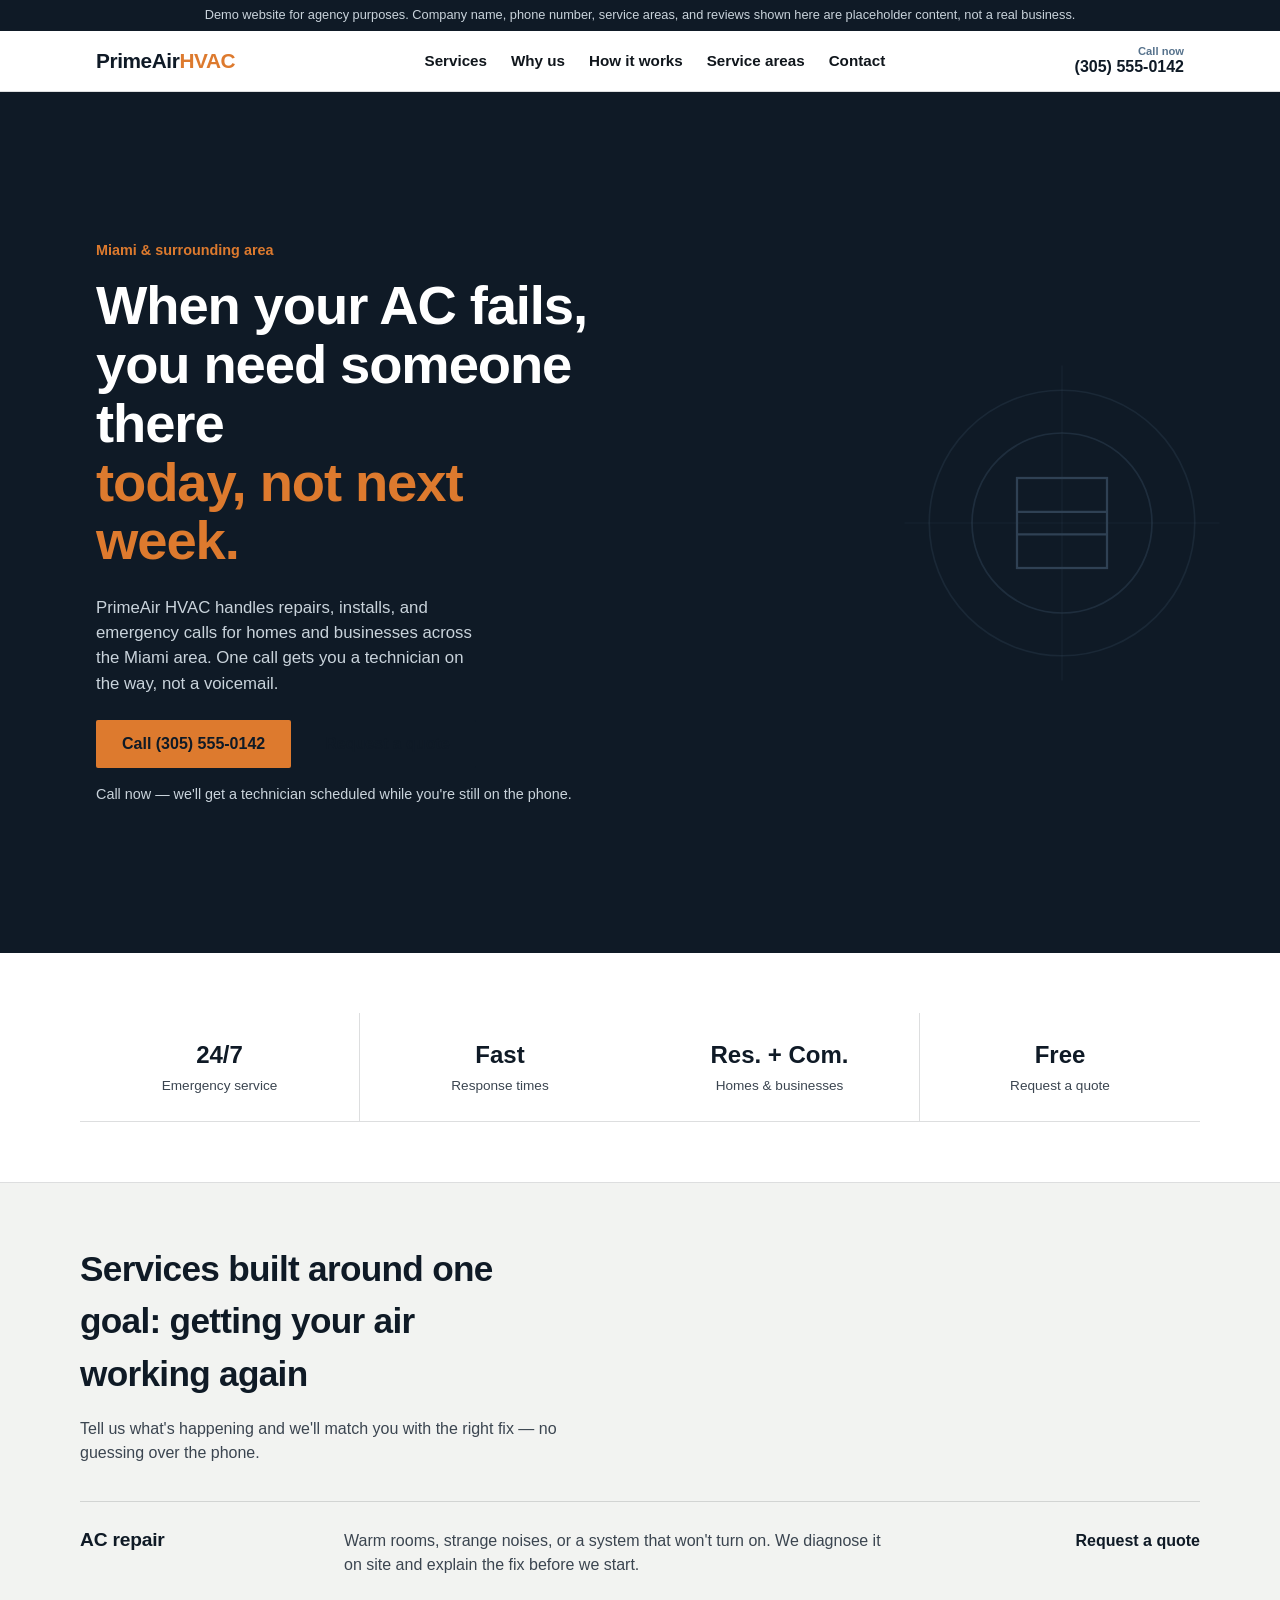
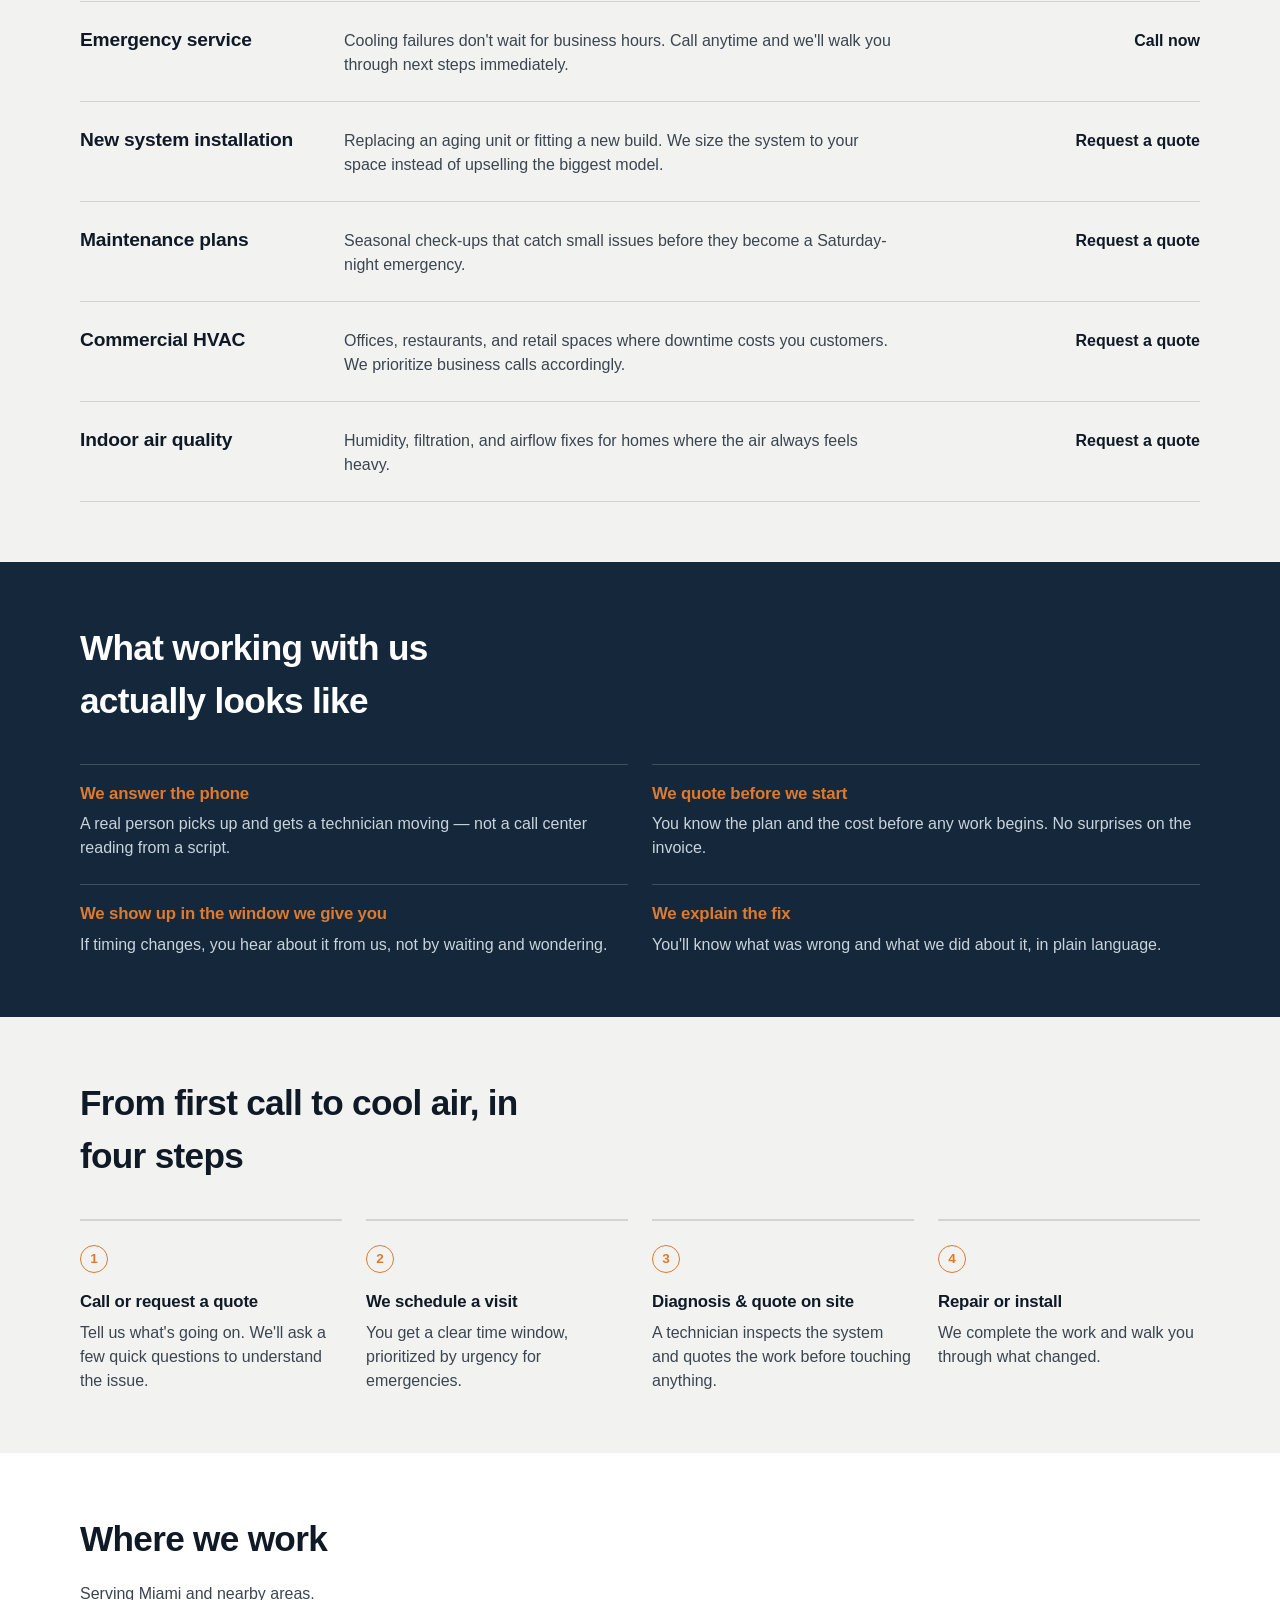
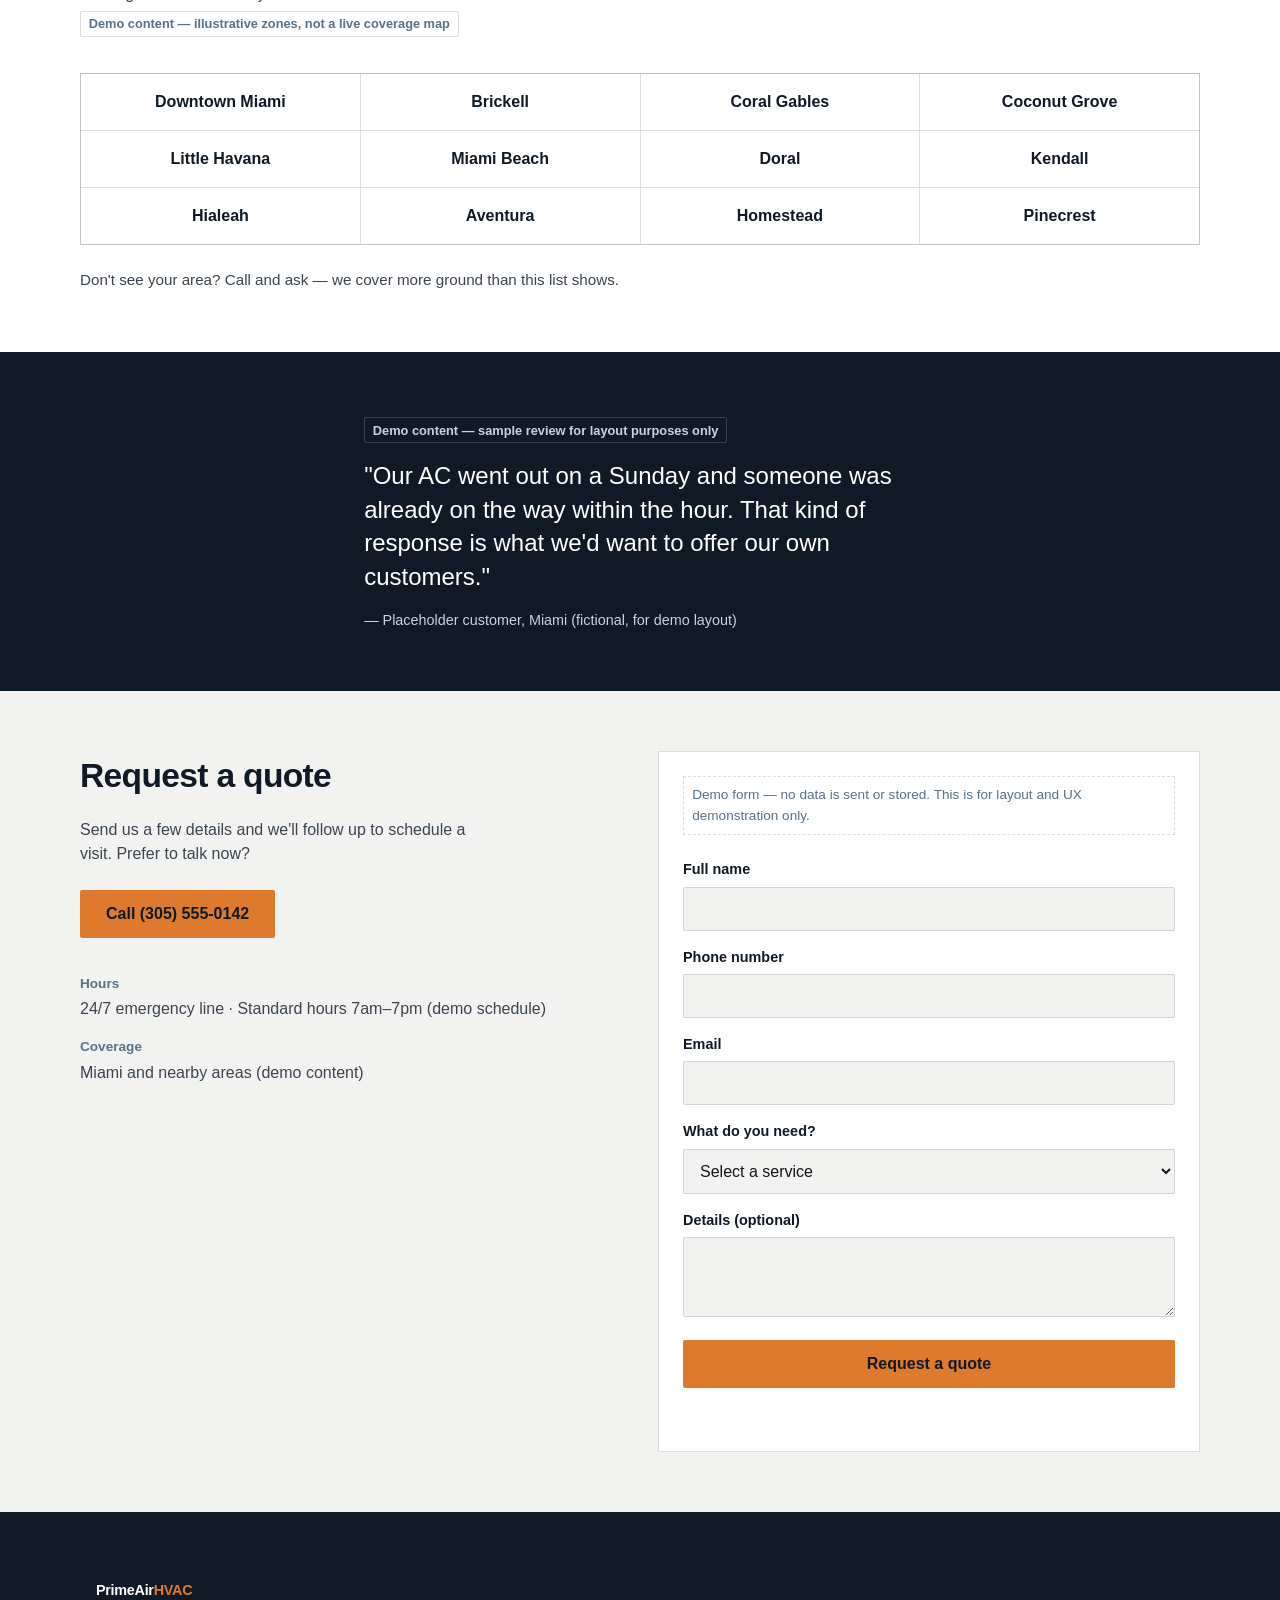
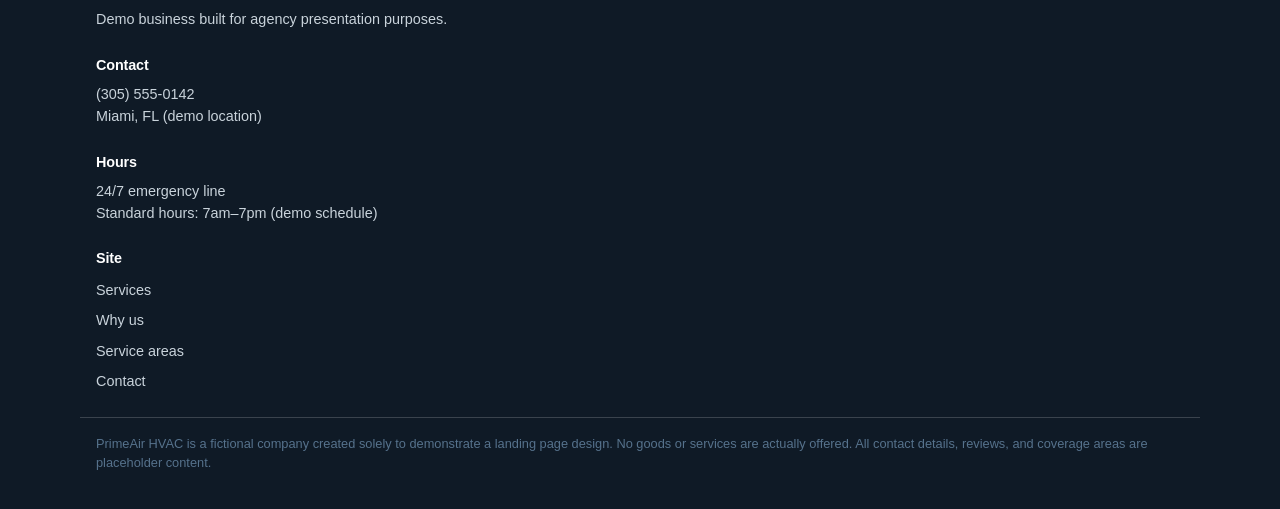
==== index.html @ cee297d5 "Rename index-1.html to index.html" ====
<!doctype html>
<html lang="en">
<head>
  <meta charset="UTF-8">
  <meta name="viewport" content="width=device-width, initial-scale=1">
  <title>PrimeAir HVAC — Miami Heating &amp; Cooling (Demo)</title>
  <meta name="description" content="Demo landing page for PrimeAir HVAC, a fictional Miami HVAC company. Built as a sales sample by a web agency.">
  <meta name="robots" content="noindex, nofollow">
  <link rel="stylesheet" href="css/styles.css">
</head>
<body>

  <a class="skip-link" href="#main">Skip to main content</a>

  <p class="demo-banner">
    Demo website for agency purposes. Company name, phone number, service areas, and reviews shown here are placeholder content, not a real business.
  </p>

  <header class="site-header" id="top">
    <div class="header-inner">
      <a href="#top" class="logo">
        PrimeAir<span class="logo-accent">HVAC</span>
      </a>

      <nav class="primary-nav" aria-label="Primary">
        <ul>
          <li><a href="#services">Services</a></li>
          <li><a href="#why-us">Why us</a></li>
          <li><a href="#process">How it works</a></li>
          <li><a href="#areas">Service areas</a></li>
          <li><a href="#contact">Contact</a></li>
        </ul>
      </nav>

      <div class="header-actions">
        <a class="call-link" href="tel:+13055550142">
          <span class="call-label">Call now</span>
          <span class="call-number">(305) 555-0142</span>
        </a>
        <button class="menu-toggle" type="button" aria-controls="mobile-nav" aria-expanded="false">
          <span class="menu-toggle-bar"></span>
          <span class="visually-hidden">Open menu</span>
        </button>
      </div>
    </div>

    <nav id="mobile-nav" class="mobile-nav" aria-label="Mobile" hidden>
      <ul>
        <li><a href="#services">Services</a></li>
        <li><a href="#why-us">Why us</a></li>
        <li><a href="#process">How it works</a></li>
        <li><a href="#areas">Service areas</a></li>
        <li><a href="#contact">Contact</a></li>
      </ul>
      <a class="mobile-call" href="tel:+13055550142">Call (305) 555-0142</a>
    </nav>
  </header>

  <main id="main">

    <!-- HERO -->
    <section class="hero">
      <div class="hero-diagram" aria-hidden="true">
        <svg viewBox="0 0 320 320" width="100%" height="100%" preserveAspectRatio="xMidYMid meet">
          <circle cx="160" cy="160" r="118" fill="none" stroke="currentColor" stroke-width="1.5" opacity="0.35"/>
          <circle cx="160" cy="160" r="80" fill="none" stroke="currentColor" stroke-width="1.5" opacity="0.5"/>
          <line x1="160" y1="20" x2="160" y2="300" stroke="currentColor" stroke-width="1" opacity="0.25"/>
          <line x1="20" y1="160" x2="300" y2="160" stroke="currentColor" stroke-width="1" opacity="0.25"/>
          <rect x="120" y="120" width="80" height="80" fill="none" stroke="currentColor" stroke-width="2"/>
          <line x1="120" y1="150" x2="200" y2="150" stroke="currentColor" stroke-width="2"/>
          <line x1="120" y1="170" x2="200" y2="170" stroke="currentColor" stroke-width="2"/>
        </svg>
      </div>

      <div class="hero-inner">
        <p class="hero-kicker">Miami &amp; surrounding area</p>
        <h1 class="hero-title">
          When your AC fails,<br>
          you need someone there<br>
          <span class="hero-title-accent">today, not next week.</span>
        </h1>
        <p class="hero-copy">
          PrimeAir HVAC handles repairs, installs, and emergency calls for homes and businesses
          across the Miami area. One call gets you a technician on the way, not a voicemail.
        </p>
        <div class="hero-actions">
          <a class="btn btn-primary" href="tel:+13055550142">Call (305) 555-0142</a>
          <a class="btn btn-secondary" href="#contact">Request a quote</a>
        </div>
        <p class="hero-note">Call now — we'll get a technician scheduled while you're still on the phone.</p>
      </div>
    </section>

    <!-- VALUE SIGNALS -->
    <section class="value-signals" aria-label="Why call PrimeAir HVAC">
      <ul>
        <li>
          <span class="value-figure">24/7</span>
          <span class="value-label">Emergency service</span>
        </li>
        <li>
          <span class="value-figure">Fast</span>
          <span class="value-label">Response times</span>
        </li>
        <li>
          <span class="value-figure">Res. + Com.</span>
          <span class="value-label">Homes &amp; businesses</span>
        </li>
        <li>
          <span class="value-figure">Free</span>
          <span class="value-label">Request a quote</span>
        </li>
      </ul>
    </section>

    <!-- SERVICES -->
    <section id="services" class="services">
      <div class="section-head">
        <h2>Services built around one goal: getting your air working again</h2>
        <p>Tell us what's happening and we'll match you with the right fix — no guessing over the phone.</p>
      </div>

      <ul class="service-list">
        <li class="service-row">
          <h3>AC repair</h3>
          <p>Warm rooms, strange noises, or a system that won't turn on. We diagnose it on site and explain the fix before we start.</p>
          <a class="service-link" href="#contact">Request a quote</a>
        </li>

        <li class="service-row">
          <h3>Emergency service</h3>
          <p>Cooling failures don't wait for business hours. Call anytime and we'll walk you through next steps immediately.</p>
          <a class="service-link" href="tel:+13055550142">Call now</a>
        </li>

        <li class="service-row">
          <h3>New system installation</h3>
          <p>Replacing an aging unit or fitting a new build. We size the system to your space instead of upselling the biggest model.</p>
          <a class="service-link" href="#contact">Request a quote</a>
        </li>

        <li class="service-row">
          <h3>Maintenance plans</h3>
          <p>Seasonal check-ups that catch small issues before they become a Saturday-night emergency.</p>
          <a class="service-link" href="#contact">Request a quote</a>
        </li>

        <li class="service-row">
          <h3>Commercial HVAC</h3>
          <p>Offices, restaurants, and retail spaces where downtime costs you customers. We prioritize business calls accordingly.</p>
          <a class="service-link" href="#contact">Request a quote</a>
        </li>

        <li class="service-row">
          <h3>Indoor air quality</h3>
          <p>Humidity, filtration, and airflow fixes for homes where the air always feels heavy.</p>
          <a class="service-link" href="#contact">Request a quote</a>
        </li>
      </ul>
    </section>

    <!-- WHY US -->
    <section id="why-us" class="why-us">
      <div class="why-us-inner">
        <h2>What working with us actually looks like</h2>
        <ul class="why-list">
          <li>
            <h3>We answer the phone</h3>
            <p>A real person picks up and gets a technician moving — not a call center reading from a script.</p>
          </li>
          <li>
            <h3>We quote before we start</h3>
            <p>You know the plan and the cost before any work begins. No surprises on the invoice.</p>
          </li>
          <li>
            <h3>We show up in the window we give you</h3>
            <p>If timing changes, you hear about it from us, not by waiting and wondering.</p>
          </li>
          <li>
            <h3>We explain the fix</h3>
            <p>You'll know what was wrong and what we did about it, in plain language.</p>
          </li>
        </ul>
      </div>
    </section>

    <!-- PROCESS -->
    <section id="process" class="process">
      <div class="section-head">
        <h2>From first call to cool air, in four steps</h2>
      </div>

      <ol class="process-steps">
        <li>
          <span class="step-number">1</span>
          <h3>Call or request a quote</h3>
          <p>Tell us what's going on. We'll ask a few quick questions to understand the issue.</p>
        </li>
        <li>
          <span class="step-number">2</span>
          <h3>We schedule a visit</h3>
          <p>You get a clear time window, prioritized by urgency for emergencies.</p>
        </li>
        <li>
          <span class="step-number">3</span>
          <h3>Diagnosis &amp; quote on site</h3>
          <p>A technician inspects the system and quotes the work before touching anything.</p>
        </li>
        <li>
          <span class="step-number">4</span>
          <h3>Repair or install</h3>
          <p>We complete the work and walk you through what changed.</p>
        </li>
      </ol>
    </section>

    <!-- SERVICE AREAS -->
    <section id="areas" class="service-areas">
      <div class="section-head">
        <h2>Where we work</h2>
        <p>
          Serving Miami and nearby areas.
          <span class="demo-tag">Demo content — illustrative zones, not a live coverage map</span>
        </p>
      </div>

      <ul class="areas-grid">
        <li>Downtown Miami</li>
        <li>Brickell</li>
        <li>Coral Gables</li>
        <li>Coconut Grove</li>
        <li>Little Havana</li>
        <li>Miami Beach</li>
        <li>Doral</li>
        <li>Kendall</li>
        <li>Hialeah</li>
        <li>Aventura</li>
        <li>Homestead</li>
        <li>Pinecrest</li>
      </ul>
      <p class="areas-note">Don't see your area? Call and ask — we cover more ground than this list shows.</p>
    </section>

    <!-- TESTIMONIAL (DEMO) -->
    <section class="testimonial">
      <div class="testimonial-inner">
        <span class="demo-tag demo-tag-light">Demo content — sample review for layout purposes only</span>
        <blockquote>
          <p>"Our AC went out on a Sunday and someone was already on the way within the hour. That kind of response is what we'd want to offer our own customers."</p>
          <footer>— Placeholder customer, Miami (fictional, for demo layout)</footer>
        </blockquote>
      </div>
    </section>

    <!-- CONTACT -->
    <section id="contact" class="contact">
      <div class="contact-inner">
        <div class="contact-info">
          <h2>Request a quote</h2>
          <p>Send us a few details and we'll follow up to schedule a visit. Prefer to talk now?</p>
          <a class="btn btn-primary" href="tel:+13055550142">Call (305) 555-0142</a>
          <dl class="contact-facts">
            <div>
              <dt>Hours</dt>
              <dd>24/7 emergency line · Standard hours 7am–7pm (demo schedule)</dd>
            </div>
            <div>
              <dt>Coverage</dt>
              <dd>Miami and nearby areas (demo content)</dd>
            </div>
          </dl>
        </div>

        <form class="quote-form" id="quote-form" novalidate>
          <p class="form-demo-note">Demo form — no data is sent or stored. This is for layout and UX demonstration only.</p>

          <div class="form-row">
            <label for="name">Full name</label>
            <input type="text" id="name" name="name" autocomplete="name" required>
          </div>

          <div class="form-row">
            <label for="phone">Phone number</label>
            <input type="tel" id="phone" name="phone" autocomplete="tel" required>
          </div>

          <div class="form-row">
            <label for="email">Email</label>
            <input type="email" id="email" name="email" autocomplete="email" required>
          </div>

          <div class="form-row">
            <label for="service">What do you need?</label>
            <select id="service" name="service" required>
              <option value="" disabled selected>Select a service</option>
              <option value="repair">AC repair</option>
              <option value="emergency">Emergency service</option>
              <option value="install">New installation</option>
              <option value="maintenance">Maintenance plan</option>
              <option value="commercial">Commercial HVAC</option>
              <option value="other">Something else</option>
            </select>
          </div>

          <div class="form-row">
            <label for="message">Details (optional)</label>
            <textarea id="message" name="message" rows="3"></textarea>
          </div>

          <button type="submit" class="btn btn-primary btn-full">Request a quote</button>

          <p class="form-status" id="form-status" role="status" aria-live="polite"></p>
        </form>
      </div>
    </section>

  </main>

  <footer class="site-footer">
    <div class="footer-inner">
      <div class="footer-brand">
        <p class="logo">PrimeAir<span class="logo-accent">HVAC</span></p>
        <p>Demo business built for agency presentation purposes.</p>
      </div>

      <div class="footer-col">
        <h3>Contact</h3>
        <p><a href="tel:+13055550142">(305) 555-0142</a></p>
        <p>Miami, FL (demo location)</p>
      </div>

      <div class="footer-col">
        <h3>Hours</h3>
        <p>24/7 emergency line</p>
        <p>Standard hours: 7am–7pm (demo schedule)</p>
      </div>

      <div class="footer-col">
        <h3>Site</h3>
        <ul>
          <li><a href="#services">Services</a></li>
          <li><a href="#why-us">Why us</a></li>
          <li><a href="#areas">Service areas</a></li>
          <li><a href="#contact">Contact</a></li>
        </ul>
      </div>
    </div>

    <p class="footer-disclaimer">
      PrimeAir HVAC is a fictional company created solely to demonstrate a landing page design. No goods or services are actually offered. All contact details, reviews, and coverage areas are placeholder content.
    </p>
  </footer>

  <div class="sticky-call" role="complementary" aria-label="Quick contact">
    <a class="sticky-call-btn" href="tel:+13055550142">Call now</a>
    <a class="sticky-quote-btn" href="#contact">Request a quote</a>
  </div>

  <script src="js/main.js"></script>
</body>
</html>
---- css/styles.css ----
/* =========================================================
   PrimeAir HVAC — Demo landing page (V1.1 refinement)
   Vanilla CSS, mobile-first, no frameworks, no external assets.
   ========================================================= */

/* ---------- Design tokens ---------- */
:root {
  --navy-deep: #0F1A26;
  --navy: #15283B;
  --steel: #56728C;
  --steel-light: #C9D3DB;
  --paper: #F2F3F1;
  --paper-raised: #FFFFFF;
  --ink: #10161C;
  --ink-soft: #3B4550;
  --amber: #DD7A2E;
  --amber-dark: #B85F1E;
  --line: rgba(16, 22, 28, 0.14);
  --line-on-dark: rgba(255, 255, 255, 0.18);

  --font-base: -apple-system, "Segoe UI", Roboto, Helvetica, Arial, sans-serif;
  --font-display: "Arial Narrow", "Helvetica Neue", Arial, sans-serif;

  --radius: 2px;
  --container: 1120px;

  --space-1: 0.5rem;
  --space-2: 1rem;
  --space-3: 1.5rem;
  --space-4: 2.25rem;
  --space-5: 3.75rem;
  --space-6: 5.5rem;
}

/* ---------- Reset ---------- */
*, *::before, *::after { box-sizing: border-box; }

html {
  -webkit-text-size-adjust: 100%;
  scroll-behavior: smooth;
}

body {
  margin: 0;
  font-family: var(--font-base);
  color: var(--ink);
  background: var(--paper);
  line-height: 1.5;
  -webkit-font-smoothing: antialiased;
  padding-bottom: calc(64px + env(safe-area-inset-bottom, 0px));
}

img, svg { max-width: 100%; display: block; }

h1, h2, h3, h4 { margin: 0; font-weight: 800; letter-spacing: -0.01em; color: var(--navy-deep); }
h1, h2 { font-family: var(--font-display); letter-spacing: -0.02em; }
p { margin: 0; }
ul, ol { margin: 0; padding: 0; list-style: none; }

a {
  color: inherit;
  text-decoration: none;
}

button {
  font-family: inherit;
  cursor: pointer;
}

input, select, textarea {
  font-family: inherit;
  font-size: 1rem;
}

@media (prefers-reduced-motion: reduce) {
  html { scroll-behavior: auto; }
  * { transition-duration: 0.001ms !important; }
}

/* ---------- Utility ---------- */
.visually-hidden {
  position: absolute;
  width: 1px;
  height: 1px;
  overflow: hidden;
  clip: rect(0 0 0 0);
  white-space: nowrap;
}

.skip-link {
  position: absolute;
  left: -999px;
  top: 0;
  background: var(--amber);
  color: var(--navy-deep);
  padding: 0.6em 1em;
  font-weight: 700;
  z-index: 100;
}
.skip-link:focus {
  left: var(--space-2);
  top: var(--space-2);
}

:focus-visible {
  outline: 3px solid var(--amber);
  outline-offset: 2px;
}

.btn {
  display: inline-flex;
  align-items: center;
  justify-content: center;
  gap: 0.5em;
  padding: 0.85em 1.5em;
  border: 2px solid transparent;
  border-radius: var(--radius);
  font-weight: 700;
  font-size: 1rem;
  line-height: 1;
  min-height: 48px;
  transition: background-color 120ms ease, color 120ms ease, border-color 120ms ease;
}

.btn-primary {
  background: var(--amber);
  color: var(--navy-deep);
}
.btn-primary:hover,
.btn-primary:focus-visible {
  background: var(--amber-dark);
}

.btn-secondary {
  background: transparent;
  border-color: var(--navy-deep);
  color: var(--navy-deep);
}
.btn-secondary:hover,
.btn-secondary:focus-visible {
  background: var(--navy-deep);
  color: var(--paper-raised);
}

.btn-full { width: 100%; }

.demo-tag {
  display: inline-block;
  font-size: 0.8rem;
  font-weight: 700;
  color: var(--steel);
  border: 1px solid var(--line);
  padding: 0.2em 0.6em;
  border-radius: var(--radius);
  margin-top: 0.4em;
}
.demo-tag-light {
  color: var(--steel-light);
  border-color: var(--line-on-dark);
}

/* ---------- Demo banner ---------- */
.demo-banner {
  background: var(--navy-deep);
  color: var(--steel-light);
  font-size: 0.8rem;
  text-align: center;
  padding: 0.5em 1em;
  line-height: 1.4;
}

/* ---------- Header ---------- */
.site-header {
  background: var(--paper-raised);
  border-bottom: 1px solid var(--line);
  position: sticky;
  top: 0;
  z-index: 50;
}

.header-inner {
  max-width: var(--container);
  margin: 0 auto;
  display: flex;
  align-items: center;
  justify-content: space-between;
  padding: 0.9em var(--space-2);
  gap: var(--space-2);
}

.logo {
  font-family: var(--font-display);
  font-size: 1.3rem;
  font-weight: 800;
  color: var(--navy-deep);
  letter-spacing: -0.02em;
  white-space: nowrap;
}
.logo-accent { color: var(--amber); }

.primary-nav { display: none; }

.header-actions {
  display: flex;
  align-items: center;
  gap: var(--space-2);
}

.call-link {
  display: none;
  flex-direction: column;
  line-height: 1.15;
  text-align: right;
  transition: color 120ms ease;
}
.call-link:hover .call-number,
.call-link:focus-visible .call-number {
  color: var(--amber-dark);
}
.call-label {
  font-size: 0.7rem;
  color: var(--steel);
  font-weight: 700;
}
.call-number {
  font-weight: 800;
  color: var(--navy-deep);
  transition: color 120ms ease;
}

.menu-toggle {
  background: none;
  border: 1px solid var(--line);
  border-radius: var(--radius);
  width: 44px;
  height: 44px;
  display: flex;
  align-items: center;
  justify-content: center;
  position: relative;
}
.menu-toggle-bar,
.menu-toggle-bar::before,
.menu-toggle-bar::after {
  content: "";
  display: block;
  width: 20px;
  height: 2px;
  background: var(--navy-deep);
  position: relative;
  transition: transform 150ms ease, opacity 150ms ease;
}
.menu-toggle-bar::before { position: absolute; top: -6px; }
.menu-toggle-bar::after { position: absolute; top: 6px; }

.menu-toggle[aria-expanded="true"] .menu-toggle-bar { background: transparent; }
.menu-toggle[aria-expanded="true"] .menu-toggle-bar::before { transform: translateY(6px) rotate(45deg); }
.menu-toggle[aria-expanded="true"] .menu-toggle-bar::after { transform: translateY(-6px) rotate(-45deg); }

.mobile-nav {
  border-top: 1px solid var(--line);
  padding: var(--space-2);
  background: var(--paper-raised);
}
.mobile-nav ul {
  display: flex;
  flex-direction: column;
}
.mobile-nav li + li { border-top: 1px solid var(--line); }
.mobile-nav a {
  display: block;
  padding: 0.9em 0.2em;
  font-weight: 600;
}
.mobile-call {
  display: block;
  margin-top: var(--space-2);
  background: var(--amber);
  color: var(--navy-deep);
  text-align: center;
  font-weight: 700;
  padding: 0.9em;
  border-radius: var(--radius);
}

/* ---------- Hero ---------- */
.hero {
  position: relative;
  background: var(--navy-deep);
  color: var(--paper-raised);
  overflow: hidden;
}

/* Decorative technical diagram — must stay behind copy and never compete with it */
.hero-diagram {
  position: absolute;
  top: -30px;
  right: -70px;
  width: 200px;
  height: 200px;
  color: var(--steel);
  opacity: 0.18;
  pointer-events: none;
  z-index: 0;
}

.hero-inner {
  position: relative;
  z-index: 1;
  max-width: var(--container);
  margin: 0 auto;
  padding: var(--space-5) var(--space-2) var(--space-4);
}

.hero-kicker {
  color: var(--amber);
  font-weight: 700;
  font-size: 0.9rem;
  margin-bottom: var(--space-2);
}

.hero-title {
  color: var(--paper-raised);
  font-size: clamp(2rem, 8vw, 3.4rem);
  line-height: 1.08;
  letter-spacing: -0.02em;
  max-width: 17ch;
}
.hero-title-accent { color: var(--amber); }

.hero-copy {
  margin-top: var(--space-3);
  max-width: 42ch;
  color: var(--steel-light);
  font-size: 1.05rem;
}

.hero-actions {
  margin-top: var(--space-3);
  display: flex;
  flex-direction: column;
  gap: var(--space-1);
}

.hero-note {
  margin-top: var(--space-2);
  color: var(--steel-light);
  font-size: 0.9rem;
}

/* ---------- Value signals ---------- */
.value-signals {
  background: var(--paper-raised);
  border-bottom: 1px solid var(--line);
}
.value-signals ul {
  max-width: var(--container);
  margin: 0 auto;
  display: grid;
  grid-template-columns: repeat(2, 1fr);
}
.value-signals li {
  padding: var(--space-3) var(--space-2);
  text-align: center;
  border-bottom: 1px solid var(--line);
}
.value-signals li:nth-child(odd) { border-right: 1px solid var(--line); }
.value-figure {
  display: block;
  font-family: var(--font-display);
  font-size: 1.5rem;
  font-weight: 800;
  color: var(--navy-deep);
}
.value-label {
  display: block;
  margin-top: 0.2em;
  font-size: 0.85rem;
  color: var(--ink-soft);
}

/* ---------- Section shared ---------- */
section { padding: var(--space-5) var(--space-2); }

.section-head {
  max-width: var(--container);
  margin: 0 auto var(--space-4);
}
.section-head h2 {
  font-size: clamp(1.6rem, 5vw, 2.2rem);
  max-width: 24ch;
}
.section-head p {
  margin-top: var(--space-2);
  color: var(--ink-soft);
  max-width: 56ch;
}

/* ---------- Services (editorial list, not cards) ---------- */
.services { background: var(--paper); }

.service-list {
  max-width: var(--container);
  margin: 0 auto;
  border-top: 1px solid var(--line);
}

.service-row {
  padding: var(--space-3) 0;
  border-bottom: 1px solid var(--line);
}
.service-row h3 {
  font-size: 1.2rem;
}
.service-row p {
  margin-top: 0.5em;
  color: var(--ink-soft);
  max-width: 62ch;
}
.service-link {
  display: inline-block;
  margin-top: 0.75em;
  font-weight: 700;
  color: var(--navy-deep);
  border-bottom: 1px solid transparent;
  padding-bottom: 0.1em;
  transition: color 120ms ease, border-color 120ms ease;
}
.service-link:hover,
.service-link:focus-visible {
  color: var(--amber-dark);
  border-bottom-color: var(--amber);
}

/* ---------- Why us ---------- */
.why-us {
  background: var(--navy);
  color: var(--paper-raised);
}
.why-us-inner {
  max-width: var(--container);
  margin: 0 auto;
}
.why-us h2 {
  color: var(--paper-raised);
  font-size: clamp(1.6rem, 5vw, 2.2rem);
  max-width: 22ch;
  margin-bottom: var(--space-4);
}
.why-list {
  display: grid;
  gap: var(--space-3);
}
.why-list li {
  border-top: 1px solid var(--line-on-dark);
  padding-top: var(--space-2);
}
.why-list h3 {
  color: var(--amber);
  font-size: 1.05rem;
  margin-bottom: 0.4em;
}
.why-list p {
  color: var(--steel-light);
}

/* ---------- Process ---------- */
.process { background: var(--paper); }

.process-steps {
  max-width: var(--container);
  margin: 0 auto;
  display: grid;
  gap: var(--space-3);
}
.process-steps li {
  padding-top: var(--space-3);
  border-top: 2px solid var(--line);
}
.step-number {
  display: inline-block;
  font-family: var(--font-display);
  font-size: 0.85rem;
  font-weight: 800;
  color: var(--amber);
  border: 1px solid var(--amber);
  width: 28px;
  height: 28px;
  line-height: 26px;
  text-align: center;
  border-radius: 50%;
  margin-bottom: var(--space-2);
}
.process-steps h3 { font-size: 1.05rem; margin-bottom: 0.4em; }
.process-steps p { color: var(--ink-soft); }

/* ---------- Service areas ---------- */
.service-areas { background: var(--paper-raised); }

.areas-grid {
  max-width: var(--container);
  margin: 0 auto;
  display: grid;
  grid-template-columns: repeat(2, 1fr);
  gap: 1px;
  background: var(--line);
  border: 1px solid var(--line);
}
.areas-grid li {
  background: var(--paper-raised);
  padding: var(--space-2);
  font-weight: 700;
  color: var(--navy-deep);
  text-align: center;
}
.areas-note {
  max-width: var(--container);
  margin: var(--space-3) auto 0;
  color: var(--ink-soft);
  font-size: 0.95rem;
}

/* ---------- Testimonial ---------- */
.testimonial {
  background: var(--navy-deep);
  color: var(--paper-raised);
}
.testimonial-inner {
  max-width: 62ch;
  margin: 0 auto;
}
.testimonial blockquote {
  margin: var(--space-2) 0 0;
}
.testimonial blockquote p {
  font-size: clamp(1.15rem, 4vw, 1.5rem);
  line-height: 1.4;
  color: var(--paper-raised);
}
.testimonial footer {
  margin-top: var(--space-2);
  color: var(--steel-light);
  font-size: 0.9rem;
}

/* ---------- Contact ---------- */
.contact { background: var(--paper); }

.contact-inner {
  max-width: var(--container);
  margin: 0 auto;
  display: grid;
  gap: var(--space-4);
}

.contact-info h2 { font-size: clamp(1.6rem, 5vw, 2.1rem); }
.contact-info p { margin-top: var(--space-2); color: var(--ink-soft); max-width: 46ch; }
.contact-info .btn { margin-top: var(--space-3); }

.contact-facts {
  margin-top: var(--space-4);
  display: grid;
  gap: var(--space-2);
}
.contact-facts dt {
  font-weight: 800;
  font-size: 0.85rem;
  color: var(--steel);
}
.contact-facts dd {
  margin: 0.2em 0 0;
  color: var(--ink-soft);
}

.quote-form {
  background: var(--paper-raised);
  border: 1px solid var(--line);
  padding: var(--space-3);
}
.form-demo-note {
  font-size: 0.85rem;
  color: var(--steel);
  border: 1px dashed var(--line);
  padding: 0.6em;
  margin-bottom: var(--space-3);
}
.form-row { margin-bottom: var(--space-2); }
.form-row label {
  display: block;
  font-weight: 700;
  font-size: 0.9rem;
  margin-bottom: 0.4em;
  color: var(--navy-deep);
}
.form-row input,
.form-row select,
.form-row textarea {
  width: 100%;
  padding: 0.75em;
  border: 1px solid var(--line);
  border-radius: var(--radius);
  background: var(--paper);
  color: var(--ink);
}
.form-row input:focus-visible,
.form-row select:focus-visible,
.form-row textarea:focus-visible {
  outline: 3px solid var(--amber);
  outline-offset: 1px;
}
.form-status {
  margin-top: var(--space-2);
  font-weight: 700;
  min-height: 1.4em;
  color: var(--navy-deep);
}
.form-status[data-state="success"] { color: #1E7A45; }
.form-status[data-state="error"] { color: #B23A2F; }

/* ---------- Footer ---------- */
.site-footer {
  background: var(--navy-deep);
  color: var(--steel-light);
}
.footer-inner {
  max-width: var(--container);
  margin: 0 auto;
  padding: var(--space-5) var(--space-2) var(--space-3);
  display: grid;
  gap: var(--space-3);
}
.footer-brand .logo { color: var(--paper-raised); }
.footer-brand p { margin-top: var(--space-1); color: var(--steel-light); font-size: 0.9rem; }

.footer-col h3 {
  font-family: var(--font-base);
  color: var(--paper-raised);
  font-size: 0.9rem;
  margin-bottom: var(--space-1);
}
.footer-col p, .footer-col a { color: var(--steel-light); font-size: 0.9rem; }
.footer-col ul { display: grid; gap: 0.4em; margin-top: 0.2em; }

.footer-disclaimer {
  max-width: var(--container);
  margin: 0 auto;
  padding: var(--space-2) var(--space-2) var(--space-4);
  font-size: 0.8rem;
  color: var(--steel);
  border-top: 1px solid var(--line-on-dark);
}

/* ---------- Sticky mobile call bar ---------- */
.sticky-call {
  position: fixed;
  bottom: 0;
  left: 0;
  right: 0;
  display: flex;
  z-index: 60;
  border-top: 1px solid var(--line);
  padding-bottom: env(safe-area-inset-bottom, 0px);
}
.sticky-call-btn,
.sticky-quote-btn {
  flex: 1;
  text-align: center;
  padding: 0.95em 0.5em;
  font-weight: 800;
  min-height: 52px;
  display: flex;
  align-items: center;
  justify-content: center;
}
.sticky-call-btn {
  background: var(--amber);
  color: var(--navy-deep);
}
.sticky-quote-btn {
  background: var(--navy-deep);
  color: var(--paper-raised);
}

/* =========================================================
   Breakpoints
   ========================================================= */

/* Small phones: keep the diagram from ever reading as content */
@media (max-width: 380px) {
  .hero-diagram { opacity: 0.12; width: 160px; height: 160px; }
}

/* Tablet */
@media (min-width: 640px) {
  .hero-diagram {
    top: 50%;
    right: -8%;
    width: 300px;
    height: 300px;
    opacity: 0.3;
    transform: translateY(-50%);
  }
  .hero-actions { flex-direction: row; }
  .value-signals ul { grid-template-columns: repeat(4, 1fr); }
  .value-signals li:nth-child(odd) { border-right: 1px solid var(--line); }
  .value-signals li:nth-child(4n) { border-right: none; }
  .why-list { grid-template-columns: repeat(2, 1fr); }
  .process-steps { grid-template-columns: repeat(2, 1fr); }
  .areas-grid { grid-template-columns: repeat(3, 1fr); }
  .contact-inner { grid-template-columns: 1fr 1fr; align-items: start; }
  .sticky-call { display: none; }
  body { padding-bottom: 0; }
}

/* Desktop */
@media (min-width: 960px) {
  .primary-nav { display: block; }
  .primary-nav ul { display: flex; gap: var(--space-3); }
  .primary-nav a {
    font-weight: 600;
    font-size: 0.95rem;
    padding: 0.5em 0;
    border-bottom: 2px solid transparent;
    transition: border-color 120ms ease;
  }
  .primary-nav a:hover,
  .primary-nav a:focus-visible {
    border-color: var(--amber);
  }
  .call-link { display: flex; }
  .menu-toggle { display: none; }
  .mobile-nav { display: none !important; }

  .hero-inner { padding: var(--space-6) var(--space-2); }
  .hero-diagram { right: 3%; width: 360px; height: 360px; opacity: 0.45; }

  .service-row {
    display: grid;
    grid-template-columns: 240px 1fr auto;
    align-items: baseline;
    gap: var(--space-3);
  }
  .service-row p { margin-top: 0; }
  .service-row .service-link { margin-top: 0; justify-self: end; white-space: nowrap; }

  .process-steps { grid-template-columns: repeat(4, 1fr); }
  .areas-grid { grid-template-columns: repeat(4, 1fr); }
}

@media (min-width: 1200px) {
  section { padding-left: 0; padding-right: 0; }
  }
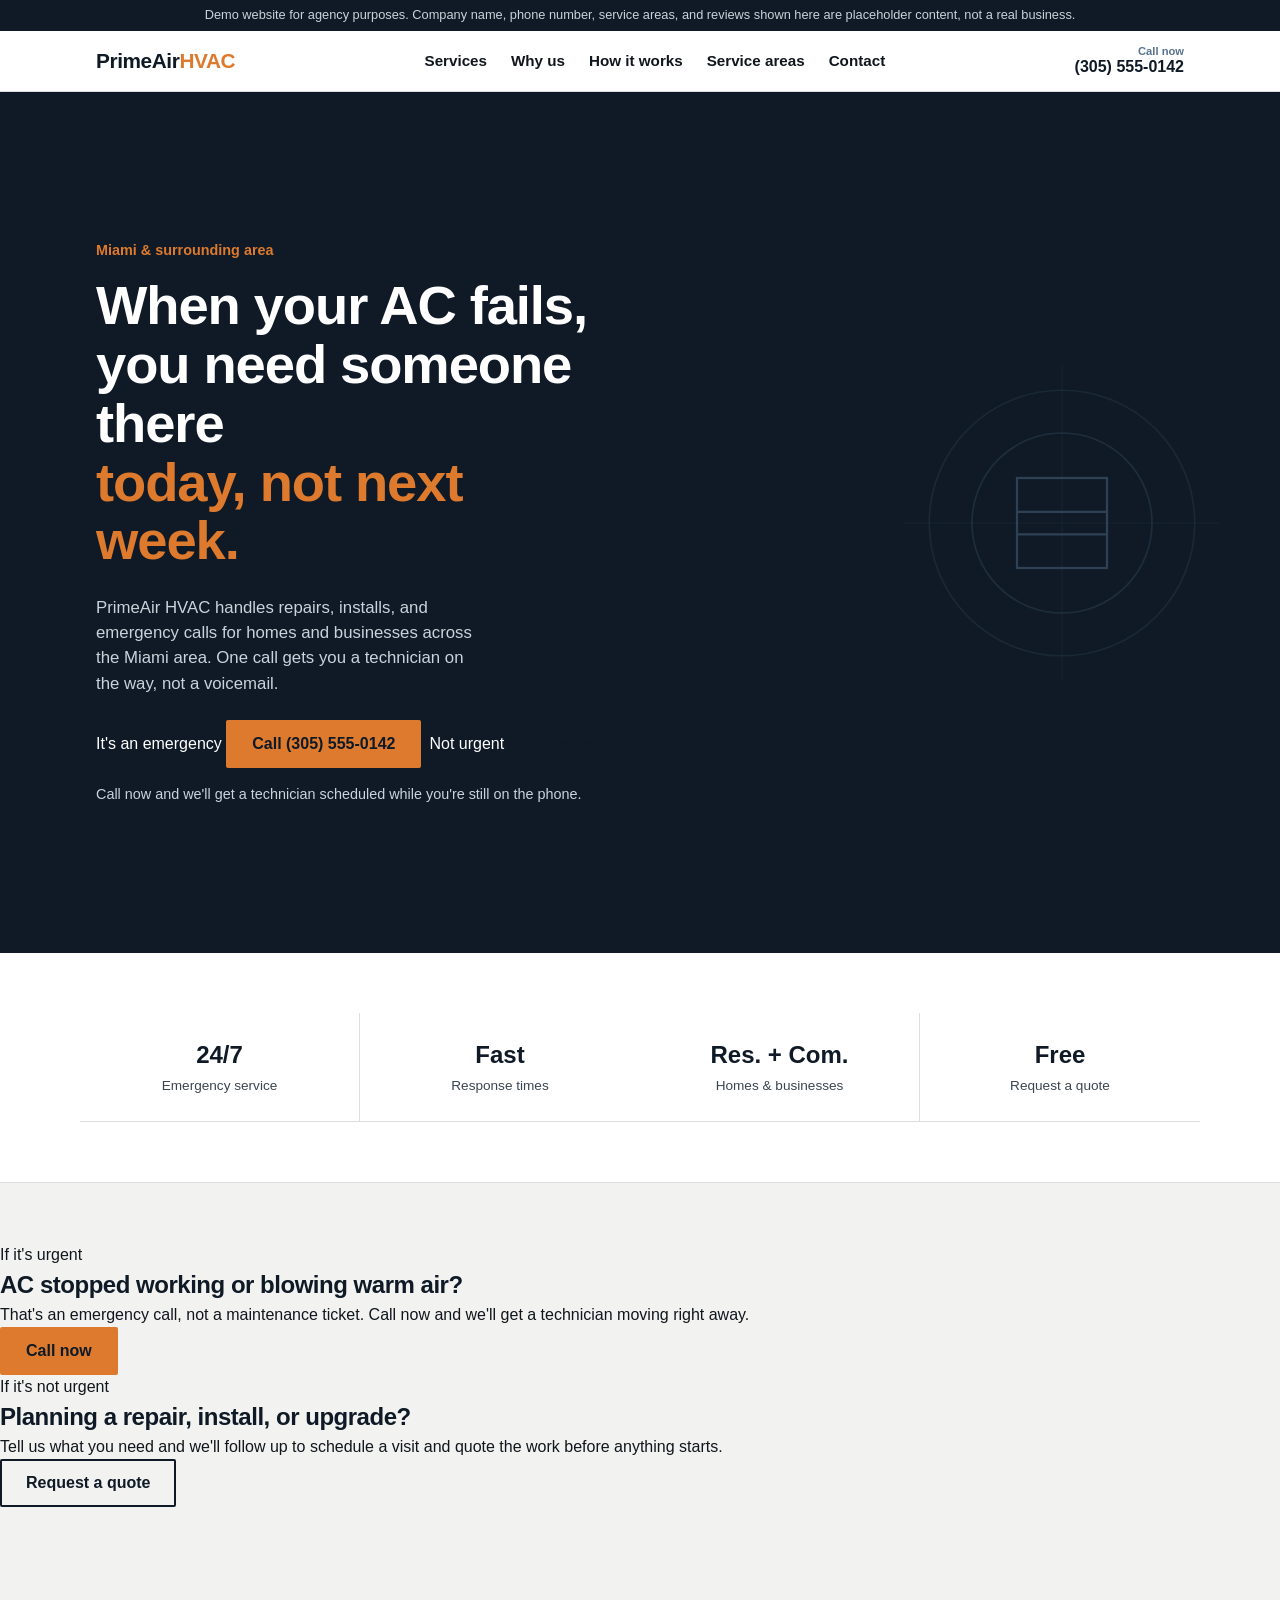
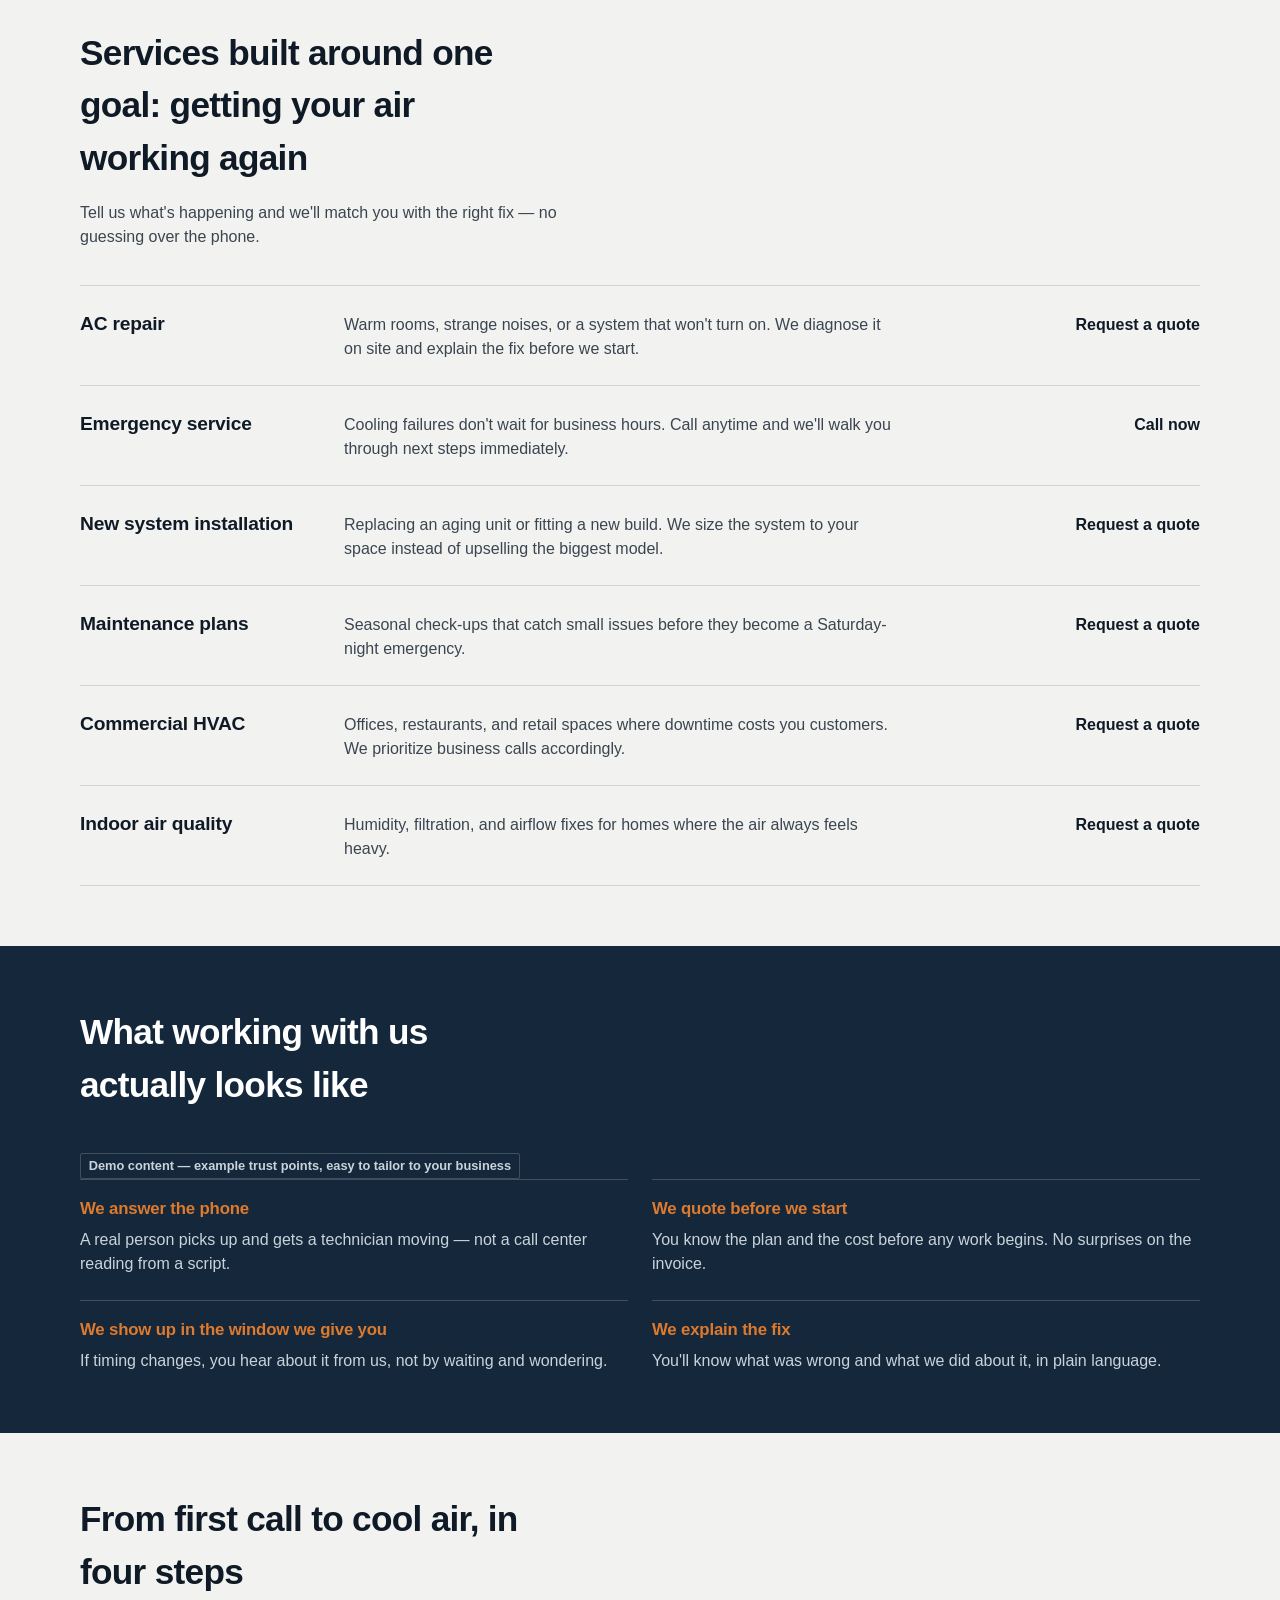
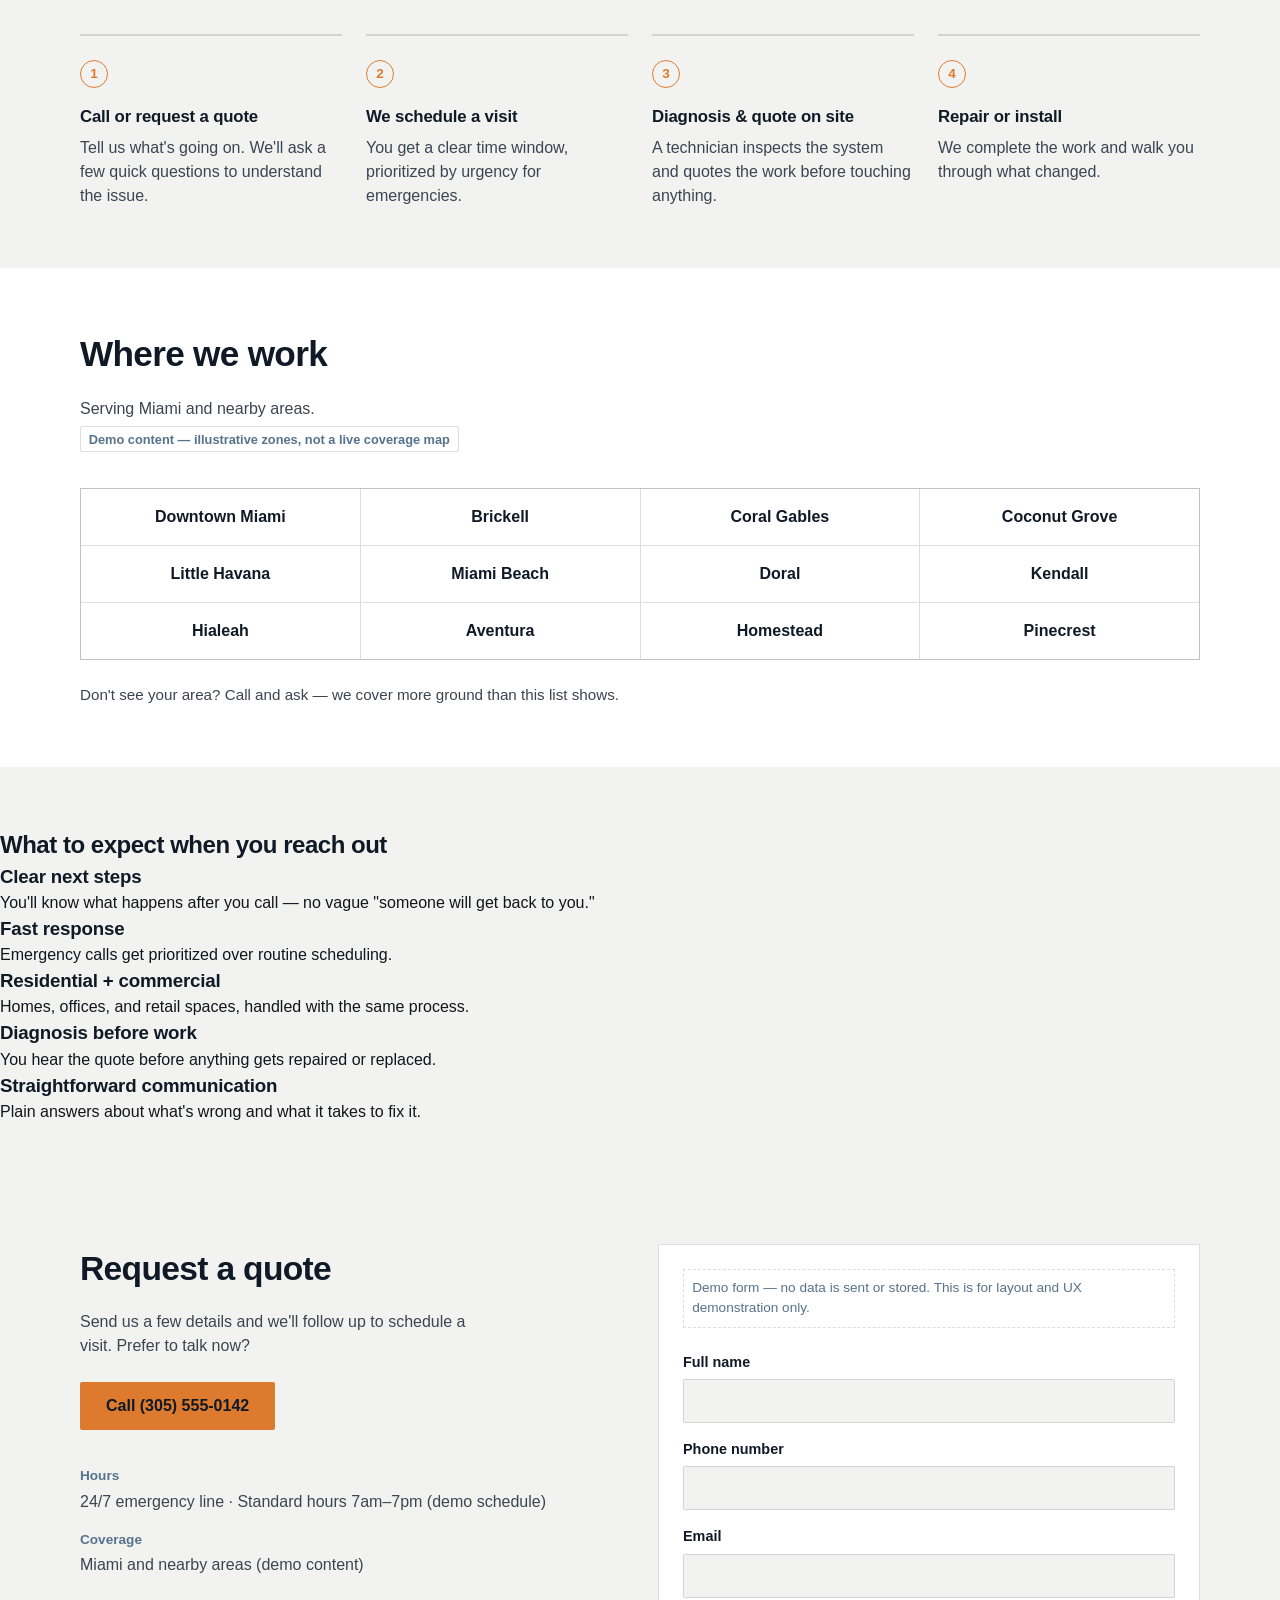
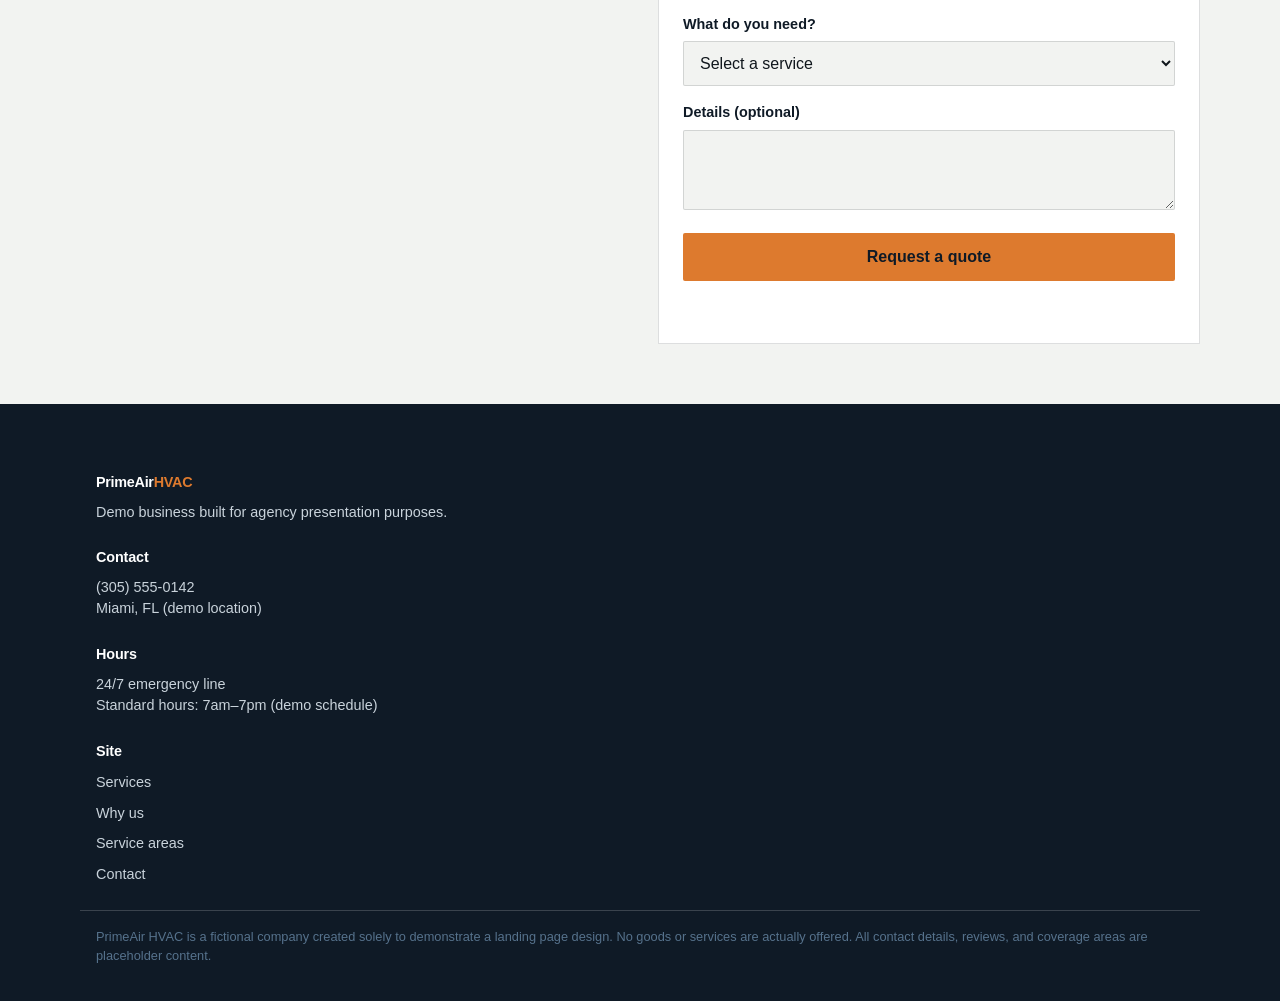
==== commit f4be7ccf: "Revise emergency and quote sections in index.html Updated emergency and quote sections for clarity a" ====
--- a/index.html
+++ b/index.html
@@ -83,11 +83,19 @@
           PrimeAir HVAC handles repairs, installs, and emergency calls for homes and businesses
           across the Miami area. One call gets you a technician on the way, not a voicemail.
         </p>
+
         <div class="hero-actions">
-          <a class="btn btn-primary" href="tel:+13055550142">Call (305) 555-0142</a>
-          <a class="btn btn-secondary" href="#contact">Request a quote</a>
+          <div class="hero-action">
+            <span class="hero-action-label hero-action-label-urgent">It's an emergency</span>
+            <a class="btn btn-primary" href="tel:+13055550142">Call (305) 555-0142</a>
+          </div>
+          <div class="hero-action">
+            <span class="hero-action-label">Not urgent</span>
+            <a class="btn btn-secondary" href="#contact">Request a quote</a>
+          </div>
         </div>
-        <p class="hero-note">Call now — we'll get a technician scheduled while you're still on the phone.</p>
+
+        <p class="hero-note">Call now and we'll get a technician scheduled while you're still on the phone.</p>
       </div>
     </section>
 
@@ -111,6 +119,25 @@
           <span class="value-label">Request a quote</span>
         </li>
       </ul>
+    </section>
+
+    <!-- EMERGENCY VS QUOTE -->
+    <section class="decision" aria-label="Choose your next step">
+      <div class="decision-inner">
+        <div class="decision-path decision-emergency">
+          <span class="decision-label">If it's urgent</span>
+          <h2>AC stopped working or blowing warm air?</h2>
+          <p>That's an emergency call, not a maintenance ticket. Call now and we'll get a technician moving right away.</p>
+          <a class="btn btn-primary" href="tel:+13055550142">Call now</a>
+        </div>
+
+        <div class="decision-path decision-quote">
+          <span class="decision-label">If it's not urgent</span>
+          <h2>Planning a repair, install, or upgrade?</h2>
+          <p>Tell us what you need and we'll follow up to schedule a visit and quote the work before anything starts.</p>
+          <a class="btn btn-secondary" href="#contact">Request a quote</a>
+        </div>
+      </div>
     </section>
 
     <!-- SERVICES -->
@@ -163,6 +190,7 @@
     <section id="why-us" class="why-us">
       <div class="why-us-inner">
         <h2>What working with us actually looks like</h2>
+        <p class="demo-tag demo-tag-light">Demo content — example trust points, easy to tailor to your business</p>
         <ul class="why-list">
           <li>
             <h3>We answer the phone</h3>
@@ -241,14 +269,32 @@
       <p class="areas-note">Don't see your area? Call and ask — we cover more ground than this list shows.</p>
     </section>
 
-    <!-- TESTIMONIAL (DEMO) -->
-    <section class="testimonial">
-      <div class="testimonial-inner">
-        <span class="demo-tag demo-tag-light">Demo content — sample review for layout purposes only</span>
-        <blockquote>
-          <p>"Our AC went out on a Sunday and someone was already on the way within the hour. That kind of response is what we'd want to offer our own customers."</p>
-          <footer>— Placeholder customer, Miami (fictional, for demo layout)</footer>
-        </blockquote>
+    <!-- WHY REACH OUT (replaces the old fictional testimonial) -->
+    <section class="reasons">
+      <div class="reasons-inner">
+        <h2>What to expect when you reach out</h2>
+        <ul class="reasons-list">
+          <li>
+            <h3>Clear next steps</h3>
+            <p>You'll know what happens after you call — no vague "someone will get back to you."</p>
+          </li>
+          <li>
+            <h3>Fast response</h3>
+            <p>Emergency calls get prioritized over routine scheduling.</p>
+          </li>
+          <li>
+            <h3>Residential + commercial</h3>
+            <p>Homes, offices, and retail spaces, handled with the same process.</p>
+          </li>
+          <li>
+            <h3>Diagnosis before work</h3>
+            <p>You hear the quote before anything gets repaired or replaced.</p>
+          </li>
+          <li>
+            <h3>Straightforward communication</h3>
+            <p>Plain answers about what's wrong and what it takes to fix it.</p>
+          </li>
+        </ul>
       </div>
     </section>
 
@@ -358,4 +404,5 @@
 
   <script src="js/main.js"></script>
 </body>
-</html>
+          </html>
+          
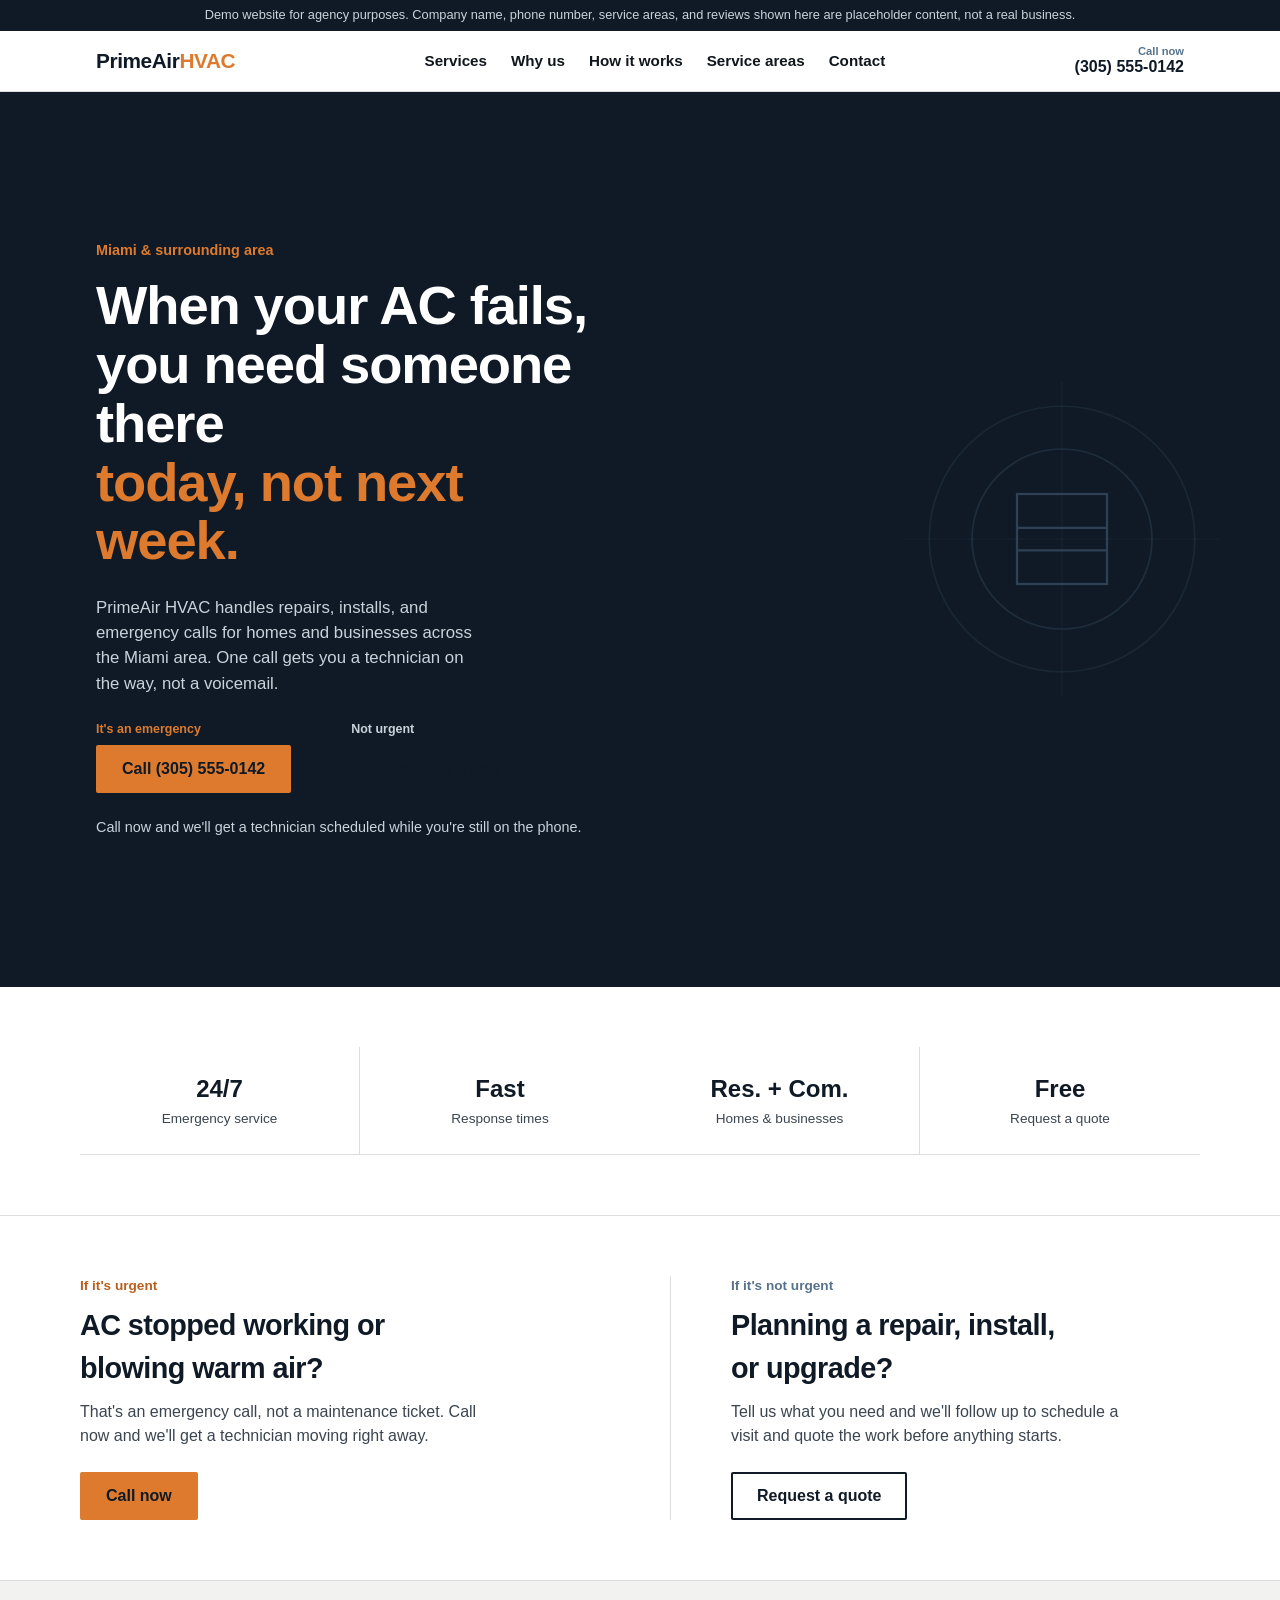
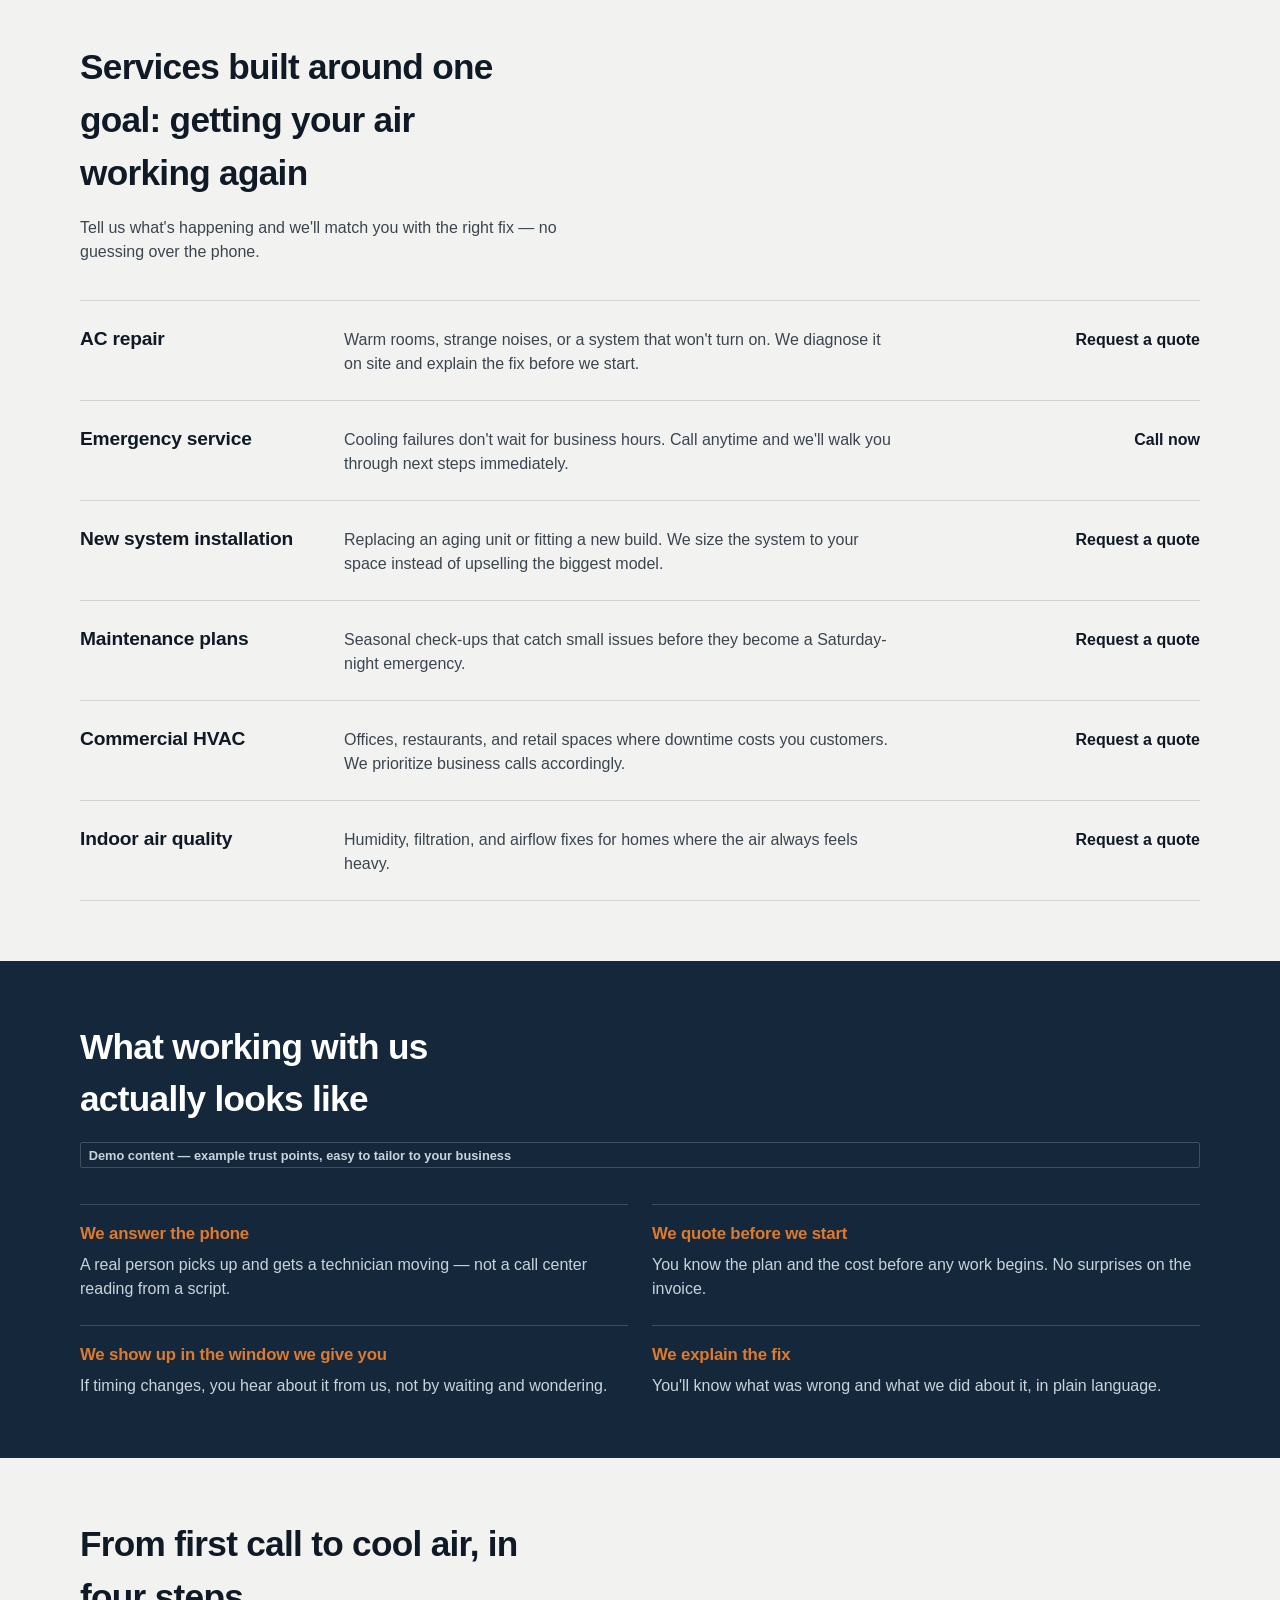
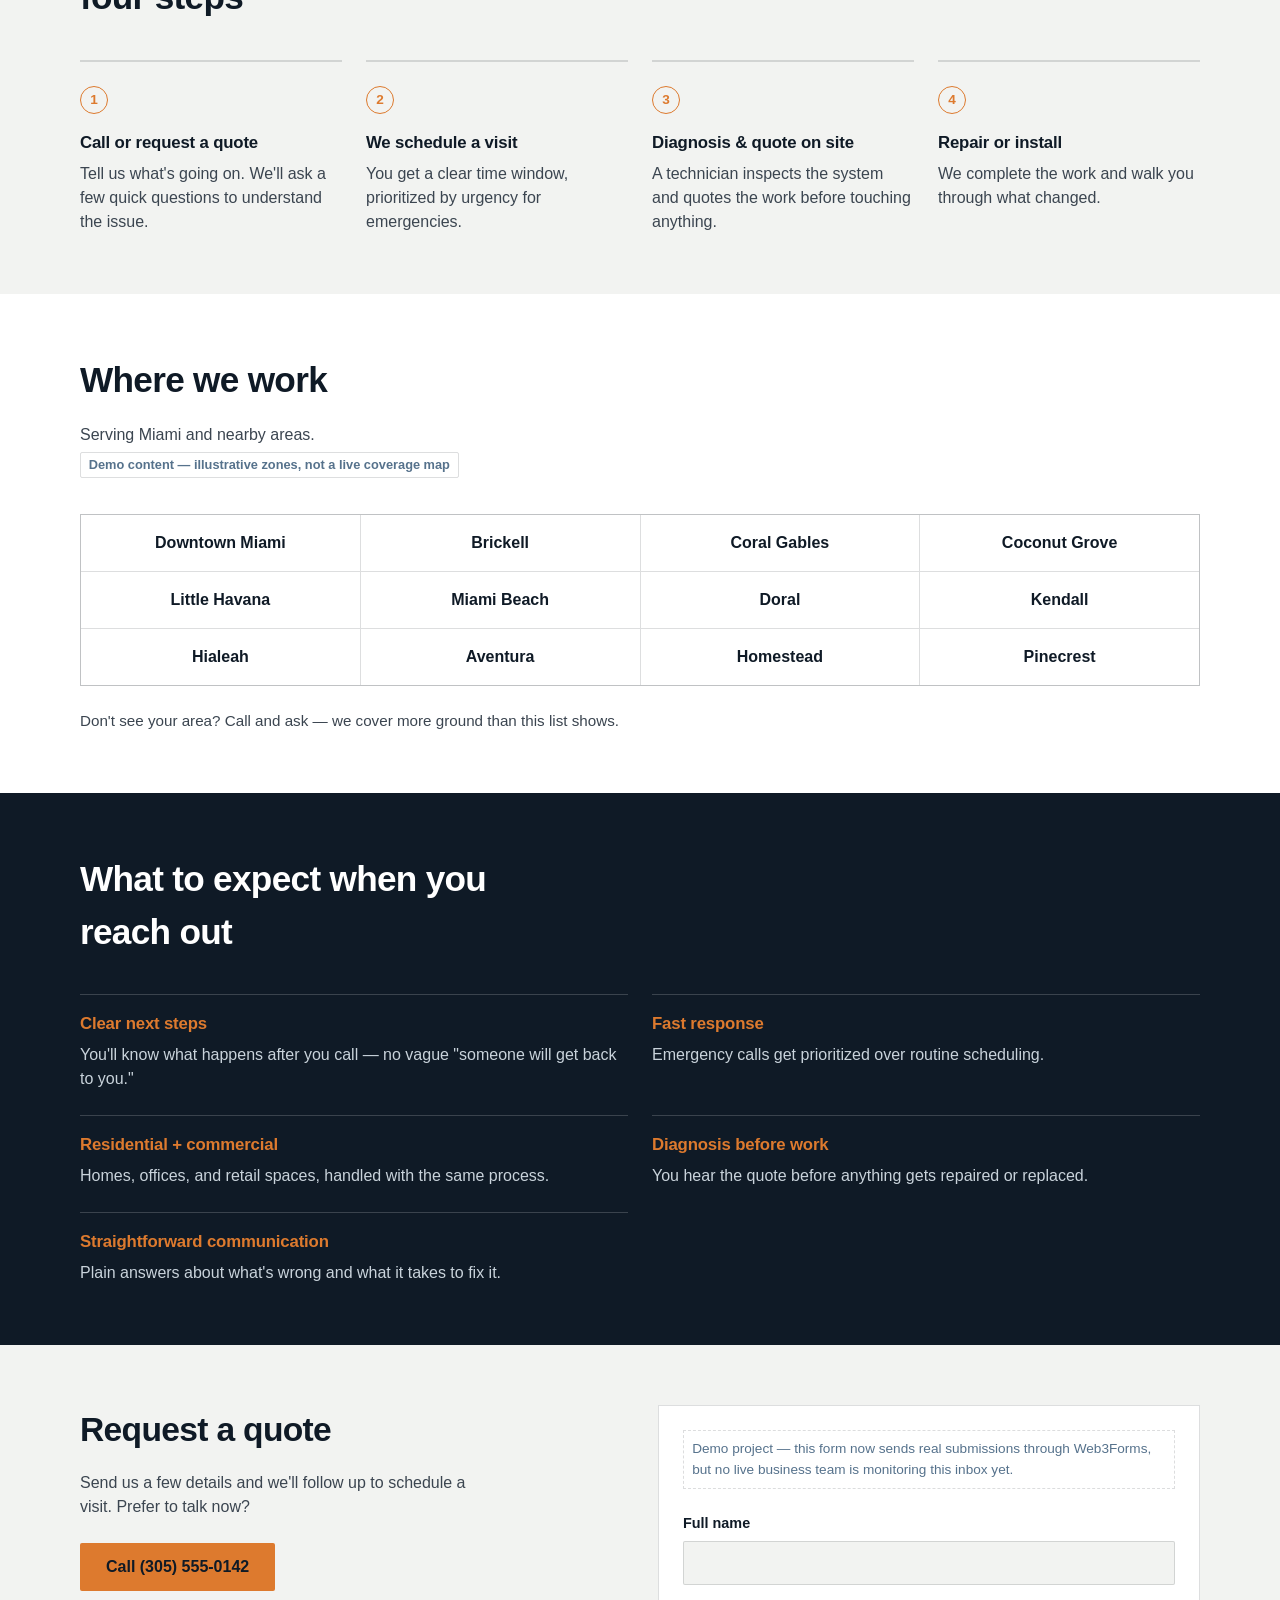
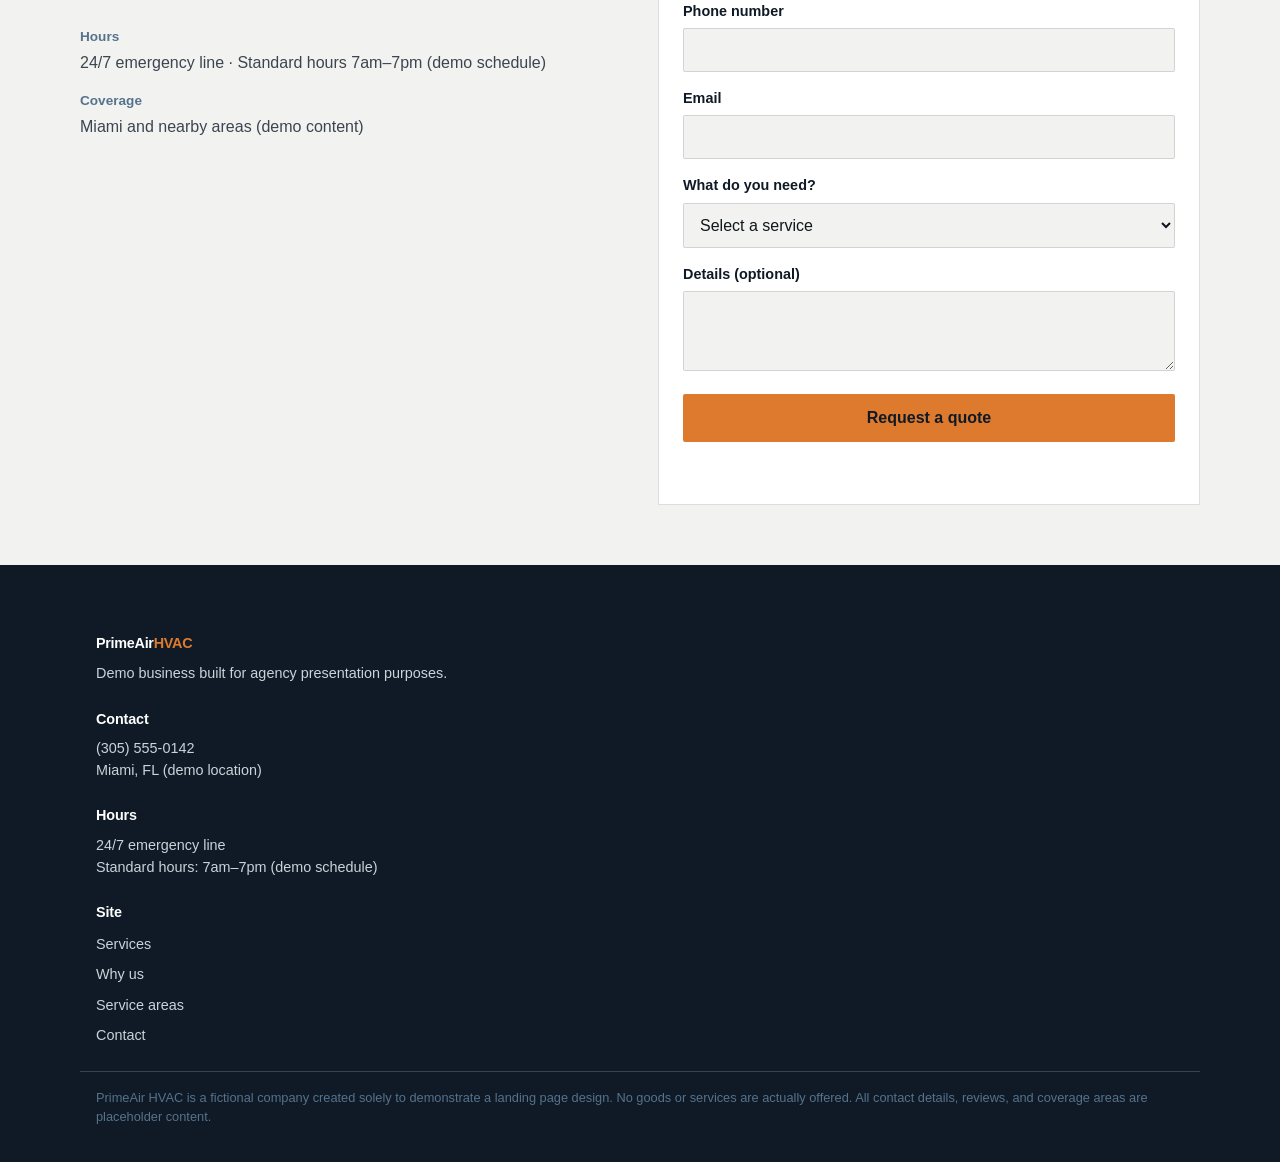
==== commit 0159af98: "Rename index-1.html to index.html" ====
--- a/index.html
+++ b/index.html
@@ -1,4 +1,37 @@
 <!doctype html>
+<!--
+  BUSINESS CONFIG — checklist a completar antes de publicar este sitio.
+
+  BUSINESS_NAME:
+  BUSINESS_TYPE:
+  STATUS: DEMO | PRODUCTION
+
+  PHONE:
+  EMAIL:
+  ADDRESS:
+  CITY:
+  STATE:
+  ZIP:
+  SERVICE_AREAS:
+  HOURS:
+
+  WEBSITE_URL:
+  GBP_URL:
+
+  PRIMARY_SERVICE:
+  SERVICES:
+  EMERGENCY_SERVICE: yes | no
+  RESIDENTIAL: yes | no
+  COMMERCIAL: yes | no
+
+  PRIMARY_COLOR:
+  ACCENT_COLOR:
+  OG_IMAGE:
+
+  FORM_PROVIDER:
+  FORM_ENDPOINT:
+  FORM_RECIPIENT:
+-->
 <html lang="en">
 <head>
   <meta charset="UTF-8">
@@ -6,6 +39,59 @@
   <title>PrimeAir HVAC — Miami Heating &amp; Cooling (Demo)</title>
   <meta name="description" content="Demo landing page for PrimeAir HVAC, a fictional Miami HVAC company. Built as a sales sample by a web agency.">
   <meta name="robots" content="noindex, nofollow">
+
+  <!-- SEO: favicon — add <link rel="icon" href="..."> once a real favicon asset exists -->
+
+  <!-- SEO: canonical — activate only after the client's real domain is confirmed -->
+  <!-- <link rel="canonical" href="https://CLIENT-DOMAIN.com/"> -->
+
+  <!-- SEO: Open Graph — activate only after WEBSITE_URL and OG_IMAGE are confirmed -->
+  <!-- <meta property="og:type" content="business.business"> -->
+  <!-- <meta property="og:title" content="BUSINESS_NAME — BUSINESS_TYPE in CITY"> -->
+  <!-- <meta property="og:description" content="OG_DESCRIPTION"> -->
+  <!-- <meta property="og:url" content="https://CLIENT-DOMAIN.com/"> -->
+  <!-- <meta property="og:image" content="https://CLIENT-DOMAIN.com/OG_IMAGE"> -->
+
+  <!-- SEO: Twitter Card — activate only after WEBSITE_URL and OG_IMAGE are confirmed -->
+  <!-- <meta name="twitter:card" content="summary_large_image"> -->
+  <!-- <meta name="twitter:title" content="BUSINESS_NAME — BUSINESS_TYPE in CITY"> -->
+  <!-- <meta name="twitter:description" content="OG_DESCRIPTION"> -->
+  <!-- <meta name="twitter:image" content="https://CLIENT-DOMAIN.com/OG_IMAGE"> -->
+
+  <!-- SEO: JSON-LD LocalBusiness — PRODUCTION TEMPLATE, NOT ACTIVE FOR THIS DEMO.
+       Fill only with values confirmed by the real client. If a value can't be
+       verified, delete that property — never fill it with a guess.
+       Do NOT add: geo/coordinates, review, aggregateRating, priceRange,
+       sameAs (social profiles), or any field not explicitly listed below.
+
+  <script type="application/ld+json">
+  {
+    "@context": "https://schema.org",
+    "@type": "BUSINESS_TYPE",
+    "name": "BUSINESS_NAME",
+    "url": "WEBSITE_URL",
+    "telephone": "PHONE",
+    "address": {
+      "@type": "PostalAddress",
+      "streetAddress": "ADDRESS",
+      "addressLocality": "CITY",
+      "addressRegion": "STATE",
+      "postalCode": "ZIP",
+      "addressCountry": "US"
+    },
+    "areaServed": "SERVICE_AREAS",
+    "openingHoursSpecification": [
+      {
+        "@type": "OpeningHoursSpecification",
+        "dayOfWeek": [],
+        "opens": "",
+        "closes": ""
+      }
+    ]
+  }
+  </script>
+  -->
+
   <link rel="stylesheet" href="css/styles.css">
 </head>
 <body>
@@ -18,6 +104,7 @@
 
   <header class="site-header" id="top">
     <div class="header-inner">
+      <!-- BUSINESS DATA: business name (BUSINESS_NAME) -->
       <a href="#top" class="logo">
         PrimeAir<span class="logo-accent">HVAC</span>
       </a>
@@ -33,6 +120,7 @@
       </nav>
 
       <div class="header-actions">
+        <!-- BUSINESS DATA: phone (PHONE) -->
         <a class="call-link" href="tel:+13055550142">
           <span class="call-label">Call now</span>
           <span class="call-number">(305) 555-0142</span>
@@ -52,6 +140,7 @@
         <li><a href="#areas">Service areas</a></li>
         <li><a href="#contact">Contact</a></li>
       </ul>
+      <!-- BUSINESS DATA: phone (PHONE) -->
       <a class="mobile-call" href="tel:+13055550142">Call (305) 555-0142</a>
     </nav>
   </header>
@@ -60,6 +149,7 @@
 
     <!-- HERO -->
     <section class="hero">
+      <!-- NICHE-SPECIFIC VISUAL — replace for non-HVAC verticals -->
       <div class="hero-diagram" aria-hidden="true">
         <svg viewBox="0 0 320 320" width="100%" height="100%" preserveAspectRatio="xMidYMid meet">
           <circle cx="160" cy="160" r="118" fill="none" stroke="currentColor" stroke-width="1.5" opacity="0.35"/>
@@ -73,12 +163,17 @@
       </div>
 
       <div class="hero-inner">
+        <!-- LOCATION DATA: city / service area (CITY) -->
         <p class="hero-kicker">Miami &amp; surrounding area</p>
+
+        <!-- SERVICE DATA: HVAC-specific headline — rewrite per niche -->
         <h1 class="hero-title">
           When your AC fails,<br>
           you need someone there<br>
           <span class="hero-title-accent">today, not next week.</span>
         </h1>
+
+        <!-- BUSINESS DATA: business name (BUSINESS_NAME) + LOCATION DATA: city (CITY) -->
         <p class="hero-copy">
           PrimeAir HVAC handles repairs, installs, and emergency calls for homes and businesses
           across the Miami area. One call gets you a technician on the way, not a voicemail.
@@ -87,6 +182,7 @@
         <div class="hero-actions">
           <div class="hero-action">
             <span class="hero-action-label hero-action-label-urgent">It's an emergency</span>
+            <!-- BUSINESS DATA: phone (PHONE) -->
             <a class="btn btn-primary" href="tel:+13055550142">Call (305) 555-0142</a>
           </div>
           <div class="hero-action">
@@ -95,6 +191,7 @@
           </div>
         </div>
 
+        <!-- CLAIM REQUIRING VERIFICATION: response-speed promise — confirm before reusing -->
         <p class="hero-note">Call now and we'll get a technician scheduled while you're still on the phone.</p>
       </div>
     </section>
@@ -102,18 +199,22 @@
     <!-- VALUE SIGNALS -->
     <section class="value-signals" aria-label="Why call PrimeAir HVAC">
       <ul>
+        <!-- CLAIM REQUIRING VERIFICATION: 24/7 availability -->
         <li>
           <span class="value-figure">24/7</span>
           <span class="value-label">Emergency service</span>
         </li>
+        <!-- CLAIM REQUIRING VERIFICATION: response speed -->
         <li>
           <span class="value-figure">Fast</span>
           <span class="value-label">Response times</span>
         </li>
+        <!-- SERVICE DATA: segments served (RESIDENTIAL / COMMERCIAL) -->
         <li>
           <span class="value-figure">Res. + Com.</span>
           <span class="value-label">Homes &amp; businesses</span>
         </li>
+        <!-- CLAIM REQUIRING VERIFICATION: quotes offered at no charge -->
         <li>
           <span class="value-figure">Free</span>
           <span class="value-label">Request a quote</span>
@@ -124,13 +225,17 @@
     <!-- EMERGENCY VS QUOTE -->
     <section class="decision" aria-label="Choose your next step">
       <div class="decision-inner">
+        <!-- SERVICE DATA: emergency framing, HVAC-specific symptom copy -->
+        <!-- CLAIM REQUIRING VERIFICATION: "moving right away" response promise -->
         <div class="decision-path decision-emergency">
           <span class="decision-label">If it's urgent</span>
           <h2>AC stopped working or blowing warm air?</h2>
           <p>That's an emergency call, not a maintenance ticket. Call now and we'll get a technician moving right away.</p>
+          <!-- BUSINESS DATA: phone (PHONE) -->
           <a class="btn btn-primary" href="tel:+13055550142">Call now</a>
         </div>
 
+        <!-- SERVICE DATA: non-emergency framing -->
         <div class="decision-path decision-quote">
           <span class="decision-label">If it's not urgent</span>
           <h2>Planning a repair, install, or upgrade?</h2>
@@ -143,10 +248,12 @@
     <!-- SERVICES -->
     <section id="services" class="services">
       <div class="section-head">
+        <!-- SERVICE DATA: HVAC-specific positioning copy -->
         <h2>Services built around one goal: getting your air working again</h2>
         <p>Tell us what's happening and we'll match you with the right fix — no guessing over the phone.</p>
       </div>
 
+      <!-- SERVICE DATA: all 6 rows below (SERVICES) are HVAC-specific — replace per niche -->
       <ul class="service-list">
         <li class="service-row">
           <h3>AC repair</h3>
@@ -157,6 +264,7 @@
         <li class="service-row">
           <h3>Emergency service</h3>
           <p>Cooling failures don't wait for business hours. Call anytime and we'll walk you through next steps immediately.</p>
+          <!-- BUSINESS DATA: phone (PHONE) -->
           <a class="service-link" href="tel:+13055550142">Call now</a>
         </li>
 
@@ -191,6 +299,7 @@
       <div class="why-us-inner">
         <h2>What working with us actually looks like</h2>
         <p class="demo-tag demo-tag-light">Demo content — example trust points, easy to tailor to your business</p>
+        <!-- CLAIM REQUIRING VERIFICATION: the 4 operational promises below (answering calls, quoting first, on-time arrival, explaining the fix) must match the real client's actual process -->
         <ul class="why-list">
           <li>
             <h3>We answer the phone</h3>
@@ -215,6 +324,7 @@
     <!-- PROCESS -->
     <section id="process" class="process">
       <div class="section-head">
+        <!-- SERVICE DATA: HVAC-flavored phrasing ("cool air") -->
         <h2>From first call to cool air, in four steps</h2>
       </div>
 
@@ -245,6 +355,7 @@
     <!-- SERVICE AREAS -->
     <section id="areas" class="service-areas">
       <div class="section-head">
+        <!-- LOCATION DATA: city (CITY) -->
         <h2>Where we work</h2>
         <p>
           Serving Miami and nearby areas.
@@ -252,6 +363,7 @@
         </p>
       </div>
 
+      <!-- LOCATION DATA: neighborhood list (SERVICE_AREAS) — replace with the real client's verified coverage -->
       <ul class="areas-grid">
         <li>Downtown Miami</li>
         <li>Brickell</li>
@@ -278,10 +390,12 @@
             <h3>Clear next steps</h3>
             <p>You'll know what happens after you call — no vague "someone will get back to you."</p>
           </li>
+          <!-- CLAIM REQUIRING VERIFICATION: prioritization promise -->
           <li>
             <h3>Fast response</h3>
             <p>Emergency calls get prioritized over routine scheduling.</p>
           </li>
+          <!-- SERVICE DATA: segments served (RESIDENTIAL / COMMERCIAL) -->
           <li>
             <h3>Residential + commercial</h3>
             <p>Homes, offices, and retail spaces, handled with the same process.</p>
@@ -304,21 +418,30 @@
         <div class="contact-info">
           <h2>Request a quote</h2>
           <p>Send us a few details and we'll follow up to schedule a visit. Prefer to talk now?</p>
+          <!-- BUSINESS DATA: phone (PHONE) -->
           <a class="btn btn-primary" href="tel:+13055550142">Call (305) 555-0142</a>
           <dl class="contact-facts">
             <div>
               <dt>Hours</dt>
+              <!-- BUSINESS DATA: hours (HOURS) -->
               <dd>24/7 emergency line · Standard hours 7am–7pm (demo schedule)</dd>
             </div>
             <div>
               <dt>Coverage</dt>
+              <!-- LOCATION DATA: service area (SERVICE_AREAS) -->
               <dd>Miami and nearby areas (demo content)</dd>
             </div>
           </dl>
         </div>
 
-        <form class="quote-form" id="quote-form" novalidate>
-          <p class="form-demo-note">Demo form — no data is sent or stored. This is for layout and UX demonstration only.</p>
+        <!-- FORM BACKEND: Web3Forms (https://web3forms.com). Live access_key below — this form now actually delivers submissions. -->
+        <form class="quote-form" id="quote-form" action="https://api.web3forms.com/submit" method="POST" novalidate>
+          <p class="form-demo-note">Demo project — this form now sends real submissions through Web3Forms, but no live business team is monitoring this inbox yet.</p>
+
+          <input type="hidden" name="access_key" value="23365fd4-88a9-4d3e-93b5-5aa32826ed1f">
+          <input type="hidden" name="subject" value="New quote request — PrimeAir HVAC Demo">
+          <!-- Honeypot per Web3Forms spam-protection docs: must stay named "botcheck" and hidden from real users -->
+          <input type="checkbox" name="botcheck" style="display: none;" tabindex="-1" autocomplete="off" aria-hidden="true">
 
           <div class="form-row">
             <label for="name">Full name</label>
@@ -365,18 +488,22 @@
   <footer class="site-footer">
     <div class="footer-inner">
       <div class="footer-brand">
+        <!-- BUSINESS DATA: business name (BUSINESS_NAME) -->
         <p class="logo">PrimeAir<span class="logo-accent">HVAC</span></p>
         <p>Demo business built for agency presentation purposes.</p>
       </div>
 
       <div class="footer-col">
         <h3>Contact</h3>
+        <!-- BUSINESS DATA: phone (PHONE) -->
         <p><a href="tel:+13055550142">(305) 555-0142</a></p>
+        <!-- LOCATION DATA: city/state (CITY, STATE) -->
         <p>Miami, FL (demo location)</p>
       </div>
 
       <div class="footer-col">
         <h3>Hours</h3>
+        <!-- BUSINESS DATA: hours (HOURS) -->
         <p>24/7 emergency line</p>
         <p>Standard hours: 7am–7pm (demo schedule)</p>
       </div>
@@ -398,11 +525,11 @@
   </footer>
 
   <div class="sticky-call" role="complementary" aria-label="Quick contact">
+    <!-- BUSINESS DATA: phone (PHONE) -->
     <a class="sticky-call-btn" href="tel:+13055550142">Call now</a>
     <a class="sticky-quote-btn" href="#contact">Request a quote</a>
   </div>
 
   <script src="js/main.js"></script>
 </body>
-          </html>
-          
+</html>
--- a/css/styles.css
+++ b/css/styles.css
@@ -1,5 +1,5 @@
 /* =========================================================
-   PrimeAir HVAC — Demo landing page (V1.1 refinement)
+   PrimeAir HVAC — Demo landing page (V1.2 CRO refinement)
    Vanilla CSS, mobile-first, no frameworks, no external assets.
    ========================================================= */
 
@@ -339,11 +339,20 @@
   margin-top: var(--space-3);
   display: flex;
   flex-direction: column;
-  gap: var(--space-1);
-}
+  gap: var(--space-3);
+}
+
+.hero-action { display: flex; flex-direction: column; gap: 0.4em; }
+
+.hero-action-label {
+  font-size: 0.78rem;
+  font-weight: 700;
+  color: var(--steel-light);
+}
+.hero-action-label-urgent { color: var(--amber); }
 
 .hero-note {
-  margin-top: var(--space-2);
+  margin-top: var(--space-3);
   color: var(--steel-light);
   font-size: 0.9rem;
 }
@@ -379,6 +388,40 @@
   color: var(--ink-soft);
 }
 
+/* ---------- Emergency vs quote decision ---------- */
+.decision {
+  background: var(--paper-raised);
+  border-bottom: 1px solid var(--line);
+}
+.decision-inner {
+  max-width: var(--container);
+  margin: 0 auto;
+  display: grid;
+  gap: var(--space-4);
+}
+.decision-path + .decision-path {
+  border-top: 1px solid var(--line);
+  padding-top: var(--space-4);
+}
+.decision-label {
+  display: block;
+  font-weight: 700;
+  font-size: 0.85rem;
+  margin-bottom: 0.6em;
+}
+.decision-emergency .decision-label { color: var(--amber-dark); }
+.decision-quote .decision-label { color: var(--steel); }
+.decision-path h2 {
+  font-size: clamp(1.3rem, 4.5vw, 1.8rem);
+  max-width: 22ch;
+}
+.decision-path p {
+  margin-top: 0.6em;
+  color: var(--ink-soft);
+  max-width: 46ch;
+}
+.decision-path .btn { margin-top: var(--space-3); }
+
 /* ---------- Section shared ---------- */
 section { padding: var(--space-5) var(--space-2); }
 
@@ -445,6 +488,10 @@
   color: var(--paper-raised);
   font-size: clamp(1.6rem, 5vw, 2.2rem);
   max-width: 22ch;
+  margin-bottom: var(--space-2);
+}
+.why-us-inner > .demo-tag {
+  display: block;
   margin-bottom: var(--space-4);
 }
 .why-list {
@@ -520,28 +567,35 @@
   font-size: 0.95rem;
 }
 
-/* ---------- Testimonial ---------- */
-.testimonial {
+/* ---------- Why reach out (replaces the old testimonial slot) ---------- */
+.reasons {
   background: var(--navy-deep);
   color: var(--paper-raised);
 }
-.testimonial-inner {
-  max-width: 62ch;
-  margin: 0 auto;
-}
-.testimonial blockquote {
-  margin: var(--space-2) 0 0;
-}
-.testimonial blockquote p {
-  font-size: clamp(1.15rem, 4vw, 1.5rem);
-  line-height: 1.4;
+.reasons-inner {
+  max-width: var(--container);
+  margin: 0 auto;
+}
+.reasons h2 {
   color: var(--paper-raised);
-}
-.testimonial footer {
-  margin-top: var(--space-2);
-  color: var(--steel-light);
-  font-size: 0.9rem;
-}
+  font-size: clamp(1.6rem, 5vw, 2.2rem);
+  max-width: 22ch;
+  margin-bottom: var(--space-4);
+}
+.reasons-list {
+  display: grid;
+  gap: var(--space-3);
+}
+.reasons-list li {
+  border-top: 1px solid var(--line-on-dark);
+  padding-top: var(--space-2);
+}
+.reasons-list h3 {
+  color: var(--amber);
+  font-size: 1.05rem;
+  margin-bottom: 0.4em;
+}
+.reasons-list p { color: var(--steel-light); }
 
 /* ---------- Contact ---------- */
 .contact { background: var(--paper); }
@@ -705,6 +759,7 @@
   .value-signals li:nth-child(odd) { border-right: 1px solid var(--line); }
   .value-signals li:nth-child(4n) { border-right: none; }
   .why-list { grid-template-columns: repeat(2, 1fr); }
+  .reasons-list { grid-template-columns: repeat(2, 1fr); }
   .process-steps { grid-template-columns: repeat(2, 1fr); }
   .areas-grid { grid-template-columns: repeat(3, 1fr); }
   .contact-inner { grid-template-columns: 1fr 1fr; align-items: start; }
@@ -733,6 +788,15 @@
 
   .hero-inner { padding: var(--space-6) var(--space-2); }
   .hero-diagram { right: 3%; width: 360px; height: 360px; opacity: 0.45; }
+  .hero-actions { flex-direction: row; gap: var(--space-5); }
+
+  .decision-inner { grid-template-columns: 1fr 1fr; gap: var(--space-5); }
+  .decision-path + .decision-path {
+    border-top: none;
+    border-left: 1px solid var(--line);
+    padding-top: 0;
+    padding-left: var(--space-5);
+  }
 
   .service-row {
     display: grid;
@@ -749,5 +813,4 @@
 
 @media (min-width: 1200px) {
   section { padding-left: 0; padding-right: 0; }
-  }
-             
+}
